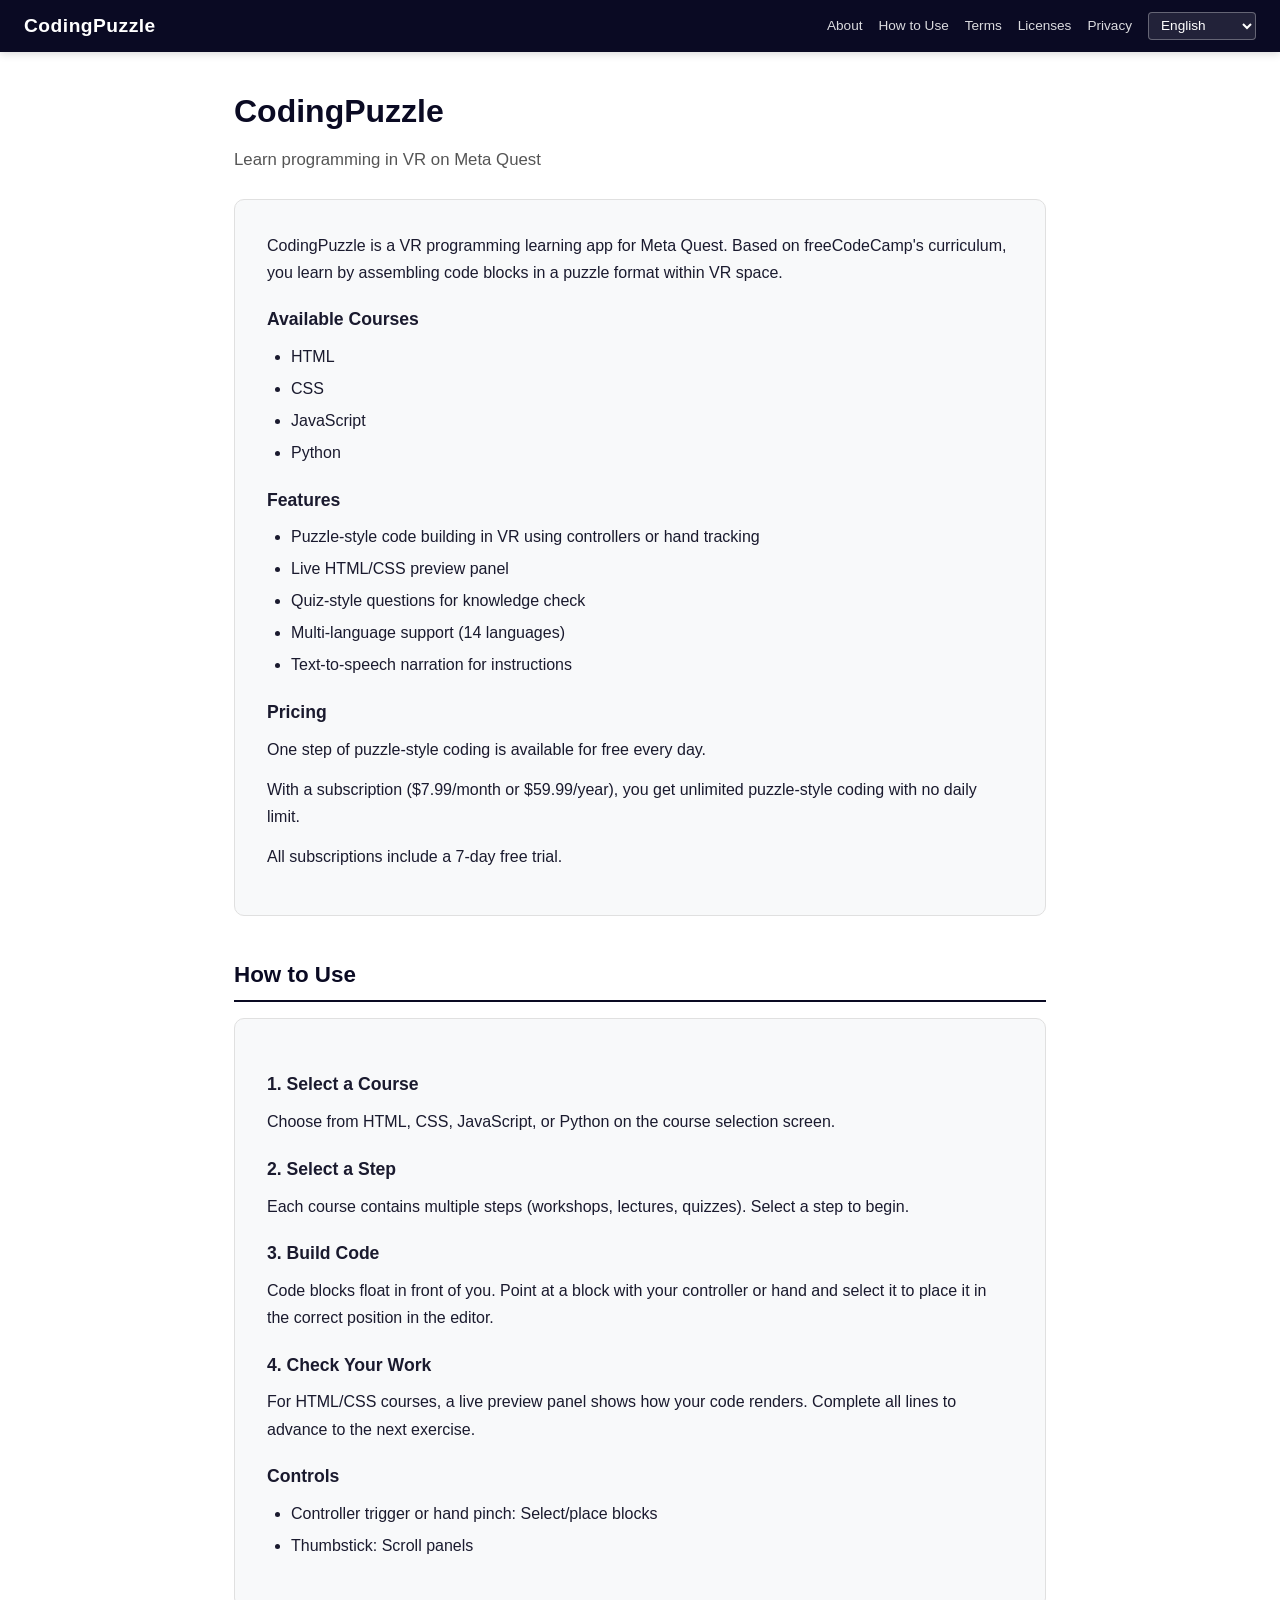
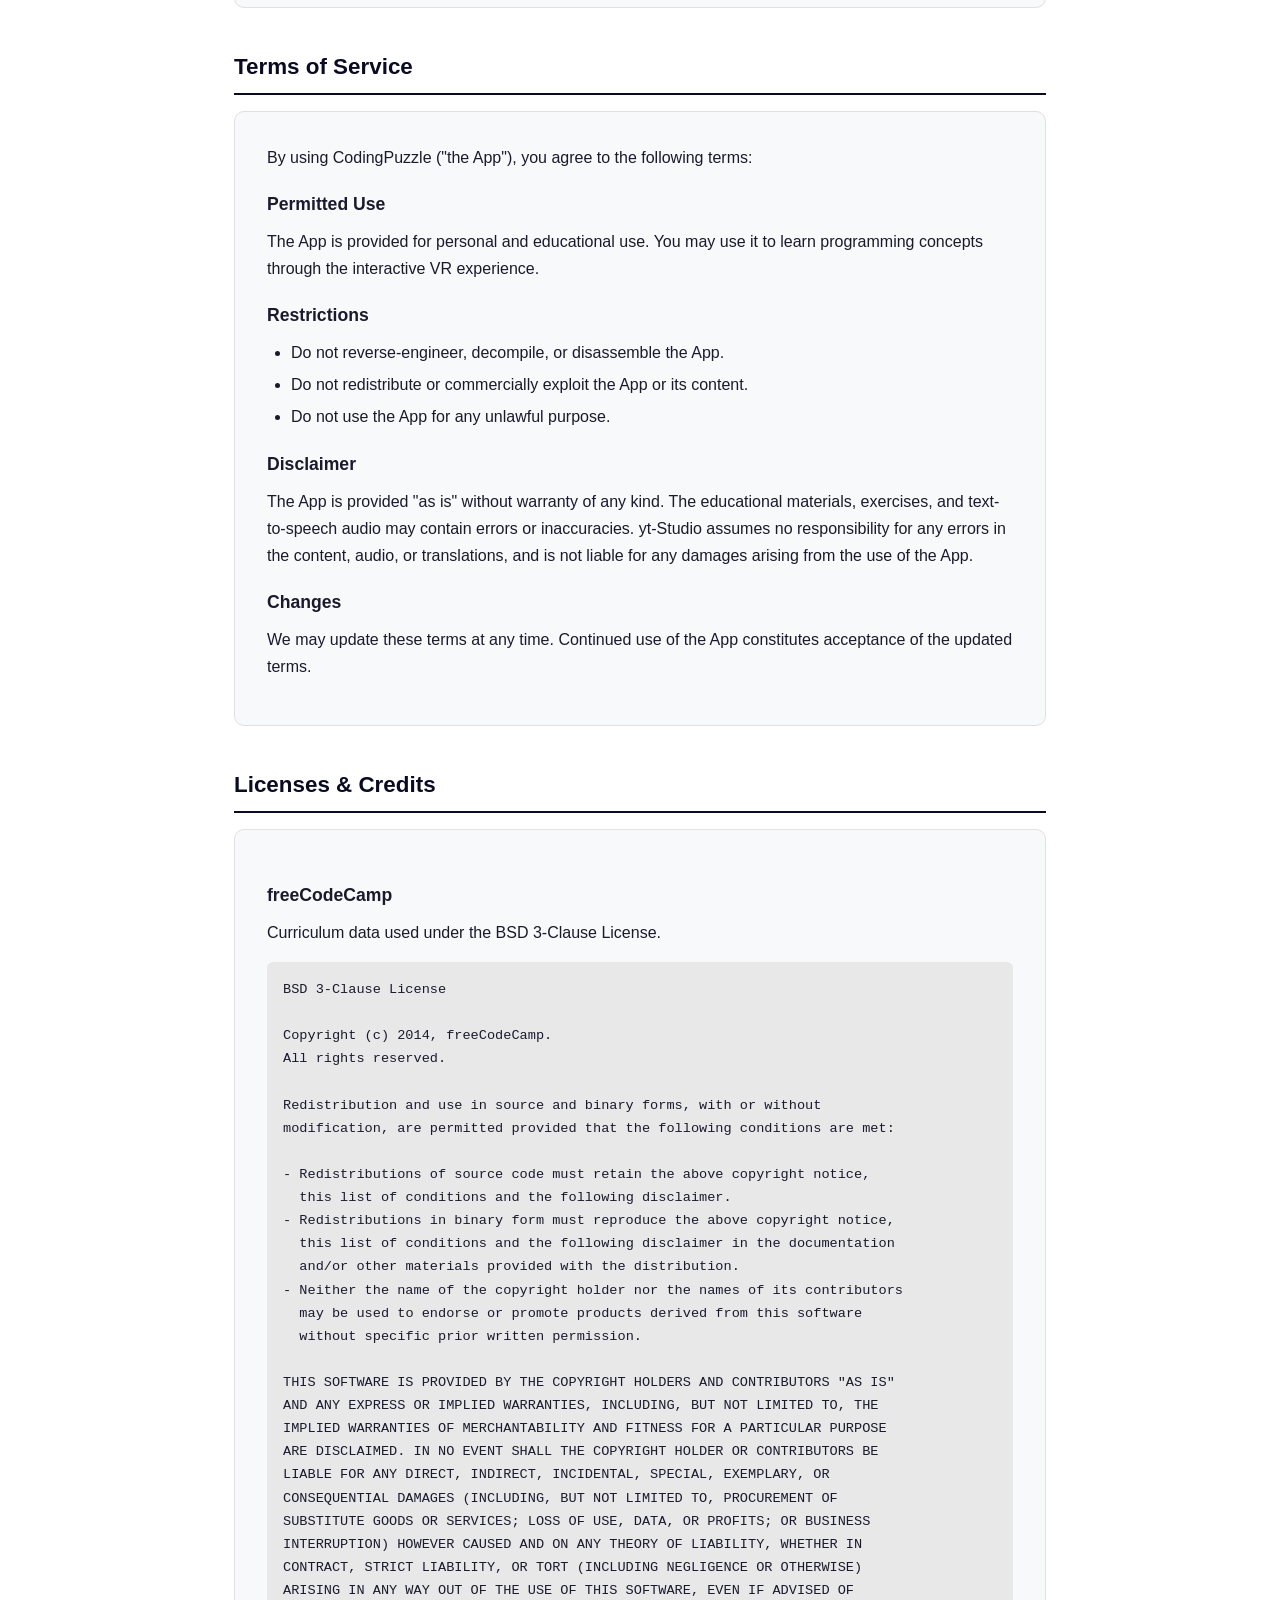
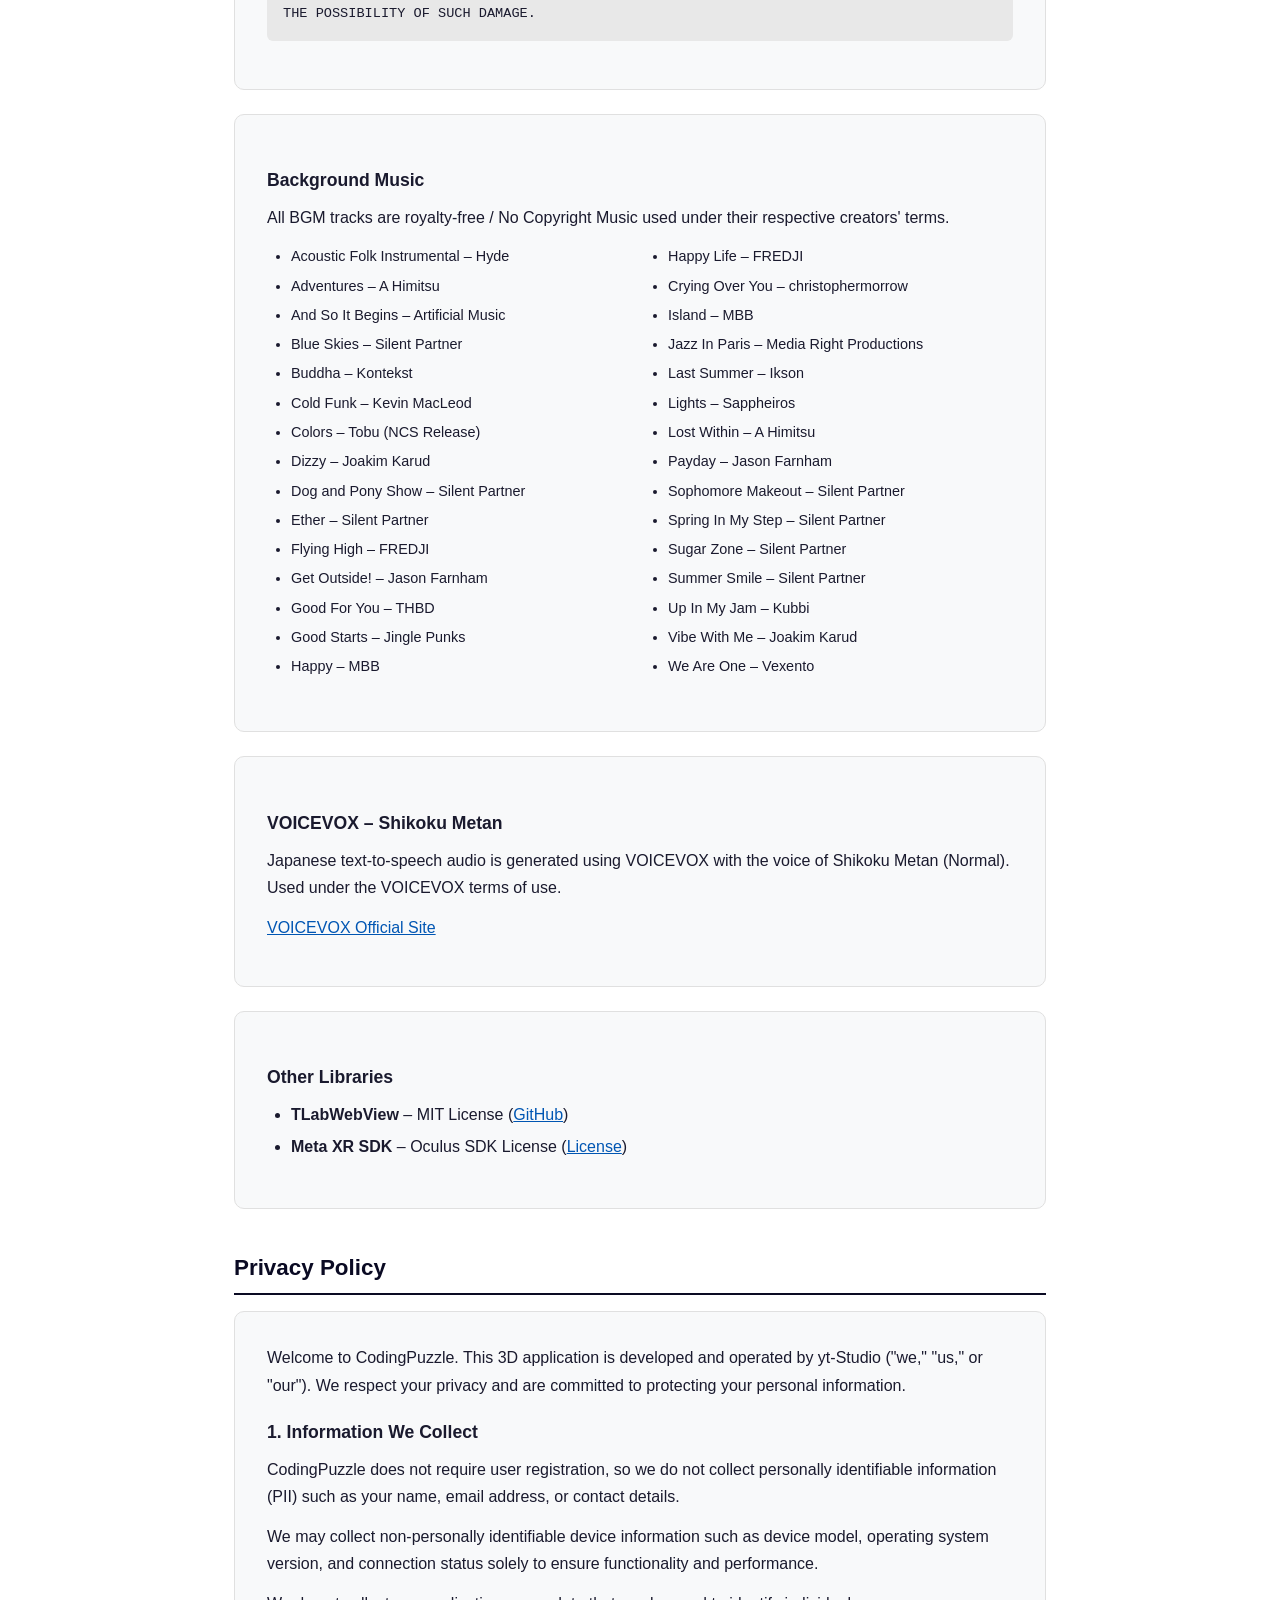
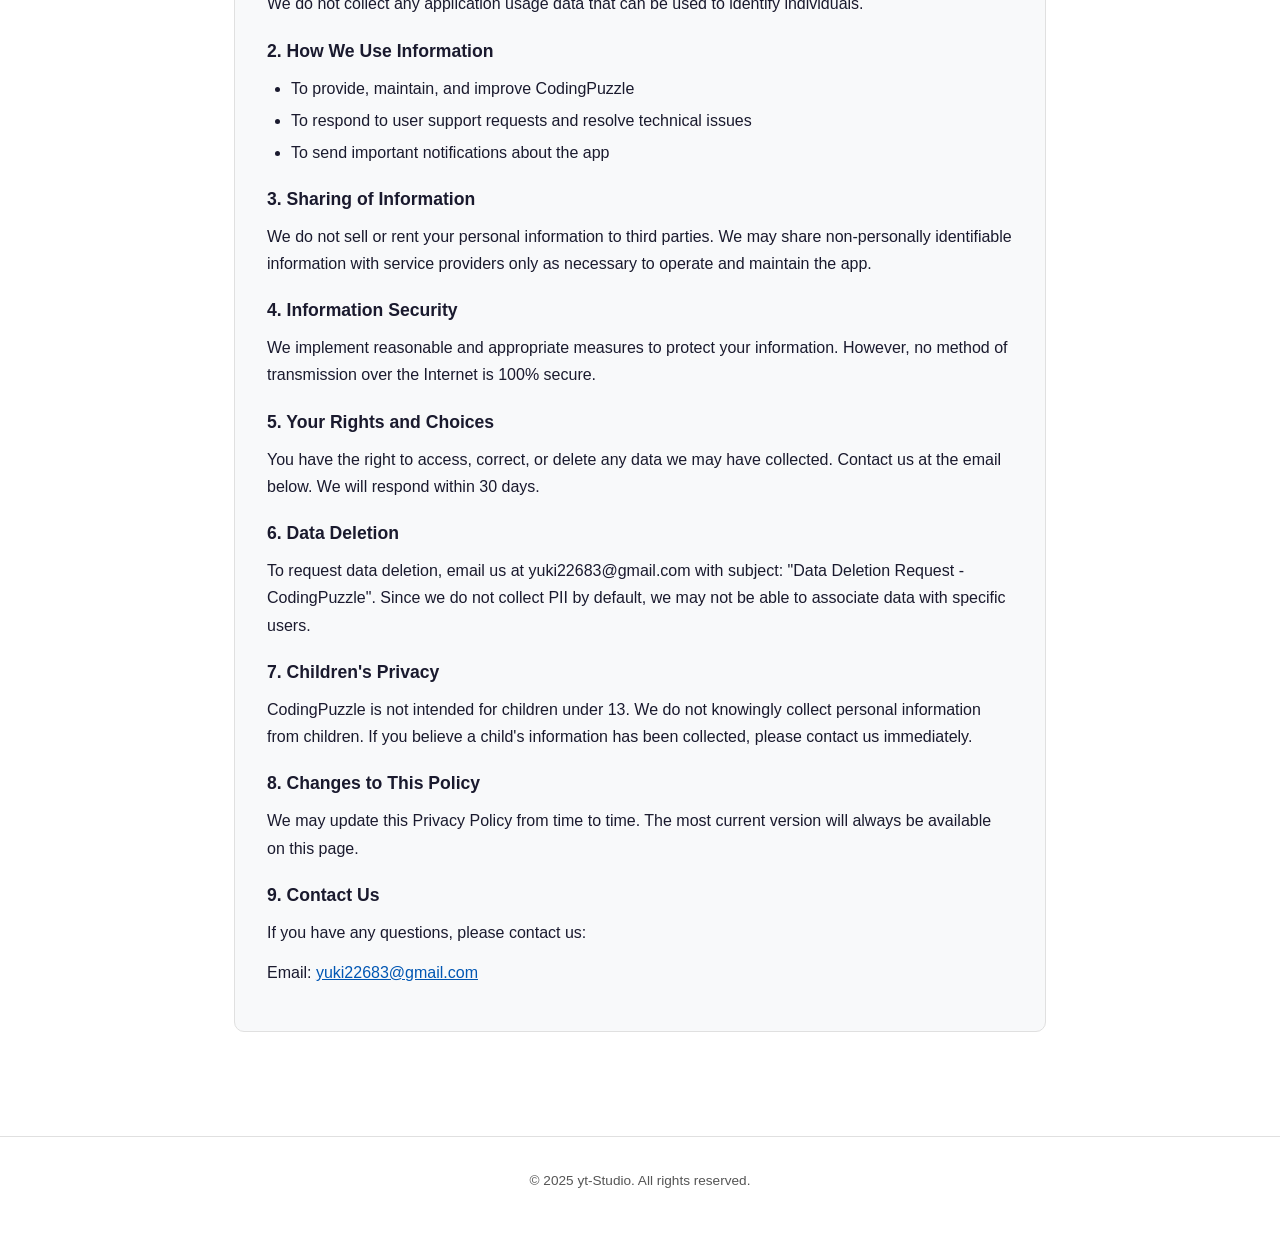
==== docs/index.html @ f40612c2 "Update i18n files and index.html Co-Authored-By: Claude Opus 4.6 (1M context) <noreply@anthropic.com" ====
<!DOCTYPE html>
<html lang="en">
<head>
<meta charset="UTF-8">
<meta name="viewport" content="width=device-width, initial-scale=1.0">
<title>CodingPuzzle</title>
<link rel="stylesheet" href="style.css">
</head>
<body>

<nav>
  <div class="logo">CodingPuzzle</div>
  <div class="nav-links">
    <a href="#about" data-i18n="nav_about">About</a>
    <a href="#how-to-use" data-i18n="nav_howto">How to Use</a>
    <a href="#terms" data-i18n="nav_terms">Terms</a>
    <a href="#licenses" data-i18n="nav_licenses">Licenses</a>
    <a href="#privacy" data-i18n="nav_privacy">Privacy</a>
    <select id="lang-select">
      <option value="en">English</option>
      <option value="ja">日本語</option>
      <option value="de">Deutsch</option>
      <option value="fr">Français</option>
      <option value="it">Italiano</option>
      <option value="es">Español</option>
      <option value="nl">Nederlands</option>
      <option value="pl">Polski</option>
      <option value="pt">Português</option>
      <option value="ru">Русский</option>
      <option value="tr">Türkçe</option>
      <option value="ko">한국어</option>
      <option value="zh-Hans">简体中文</option>
      <option value="zh-Hant">繁體中文</option>
    </select>
  </div>
</nav>

<main>

<!-- About -->
<section id="about">
  <h1>CodingPuzzle</h1>
  <p class="subtitle" data-i18n="about_subtitle">Learn programming in VR on Meta Quest</p>
  <div class="card">
    <p data-i18n="about_desc">CodingPuzzle is a VR programming learning app for Meta Quest. Based on freeCodeCamp's curriculum, you learn by assembling code blocks in a puzzle format within VR space.</p>
    <h3 data-i18n="about_courses_title">Available Courses</h3>
    <ul>
      <li>HTML</li>
      <li>CSS</li>
      <li>JavaScript</li>
      <li>Python</li>
    </ul>
    <h3 data-i18n="about_features_title">Features</h3>
    <ul>
      <li data-i18n="about_f1">Puzzle-style code building in VR</li>
      <li data-i18n="about_f2">Live HTML/CSS preview panel</li>
      <li data-i18n="about_f3">Quiz-style questions for knowledge check</li>
      <li data-i18n="about_f5">Multi-language support (14 languages)</li>
      <li data-i18n="about_f6">Text-to-speech narration for instructions</li>
    </ul>
    <h3 data-i18n="about_pricing_title">Pricing</h3>
    <p data-i18n="about_p1">One step of puzzle-style coding is available for free every day.</p>
    <p data-i18n="about_p2">With a subscription ($7.99/month or $59.99/year), you get unlimited puzzle-style coding with no daily limit.</p>
    <p data-i18n="about_p3">All subscriptions include a 7-day free trial.</p>
  </div>
</section>

<!-- How to Use -->
<section id="how-to-use">
  <h2 data-i18n="howto_title">How to Use</h2>
  <div class="card">
    <h3 data-i18n="howto_step1_title">1. Select a Course</h3>
    <p data-i18n="howto_step1">Choose from HTML, CSS, JavaScript, or Python on the course selection screen.</p>
    <h3 data-i18n="howto_step2_title">2. Select a Step</h3>
    <p data-i18n="howto_step2">Each course contains multiple steps (workshops, lectures, quizzes). Select a step to begin.</p>
    <h3 data-i18n="howto_step3_title">3. Build Code</h3>
    <p data-i18n="howto_step3">Code blocks float in front of you. Point at a block with your controller and press the trigger to place it in the correct position in the editor.</p>
    <h3 data-i18n="howto_step4_title">4. Check Your Work</h3>
    <p data-i18n="howto_step4">For HTML/CSS courses, a live preview panel shows how your code renders. Complete all lines to advance to the next exercise.</p>
    <h3 data-i18n="howto_controls_title">Controls</h3>
    <ul>
      <li data-i18n="howto_c1">Trigger: Select/place blocks</li>
      <li data-i18n="howto_c2">Thumbstick: Scroll panels</li>
    </ul>
  </div>
</section>

<!-- Terms of Service -->
<section id="terms">
  <h2 data-i18n="terms_title">Terms of Service</h2>
  <div class="card">
    <p data-i18n="terms_intro">By using CodingPuzzle ("the App"), you agree to the following terms:</p>
    <h3 data-i18n="terms_use_title">Permitted Use</h3>
    <p data-i18n="terms_use">The App is provided for personal and educational use. You may use it to learn programming concepts through the interactive VR experience.</p>
    <h3 data-i18n="terms_restrictions_title">Restrictions</h3>
    <ul>
      <li data-i18n="terms_r1">Do not reverse-engineer, decompile, or disassemble the App.</li>
      <li data-i18n="terms_r2">Do not redistribute or commercially exploit the App or its content.</li>
      <li data-i18n="terms_r3">Do not use the App for any unlawful purpose.</li>
    </ul>
    <h3 data-i18n="terms_disclaimer_title">Disclaimer</h3>
    <p data-i18n="terms_disclaimer">The App is provided "as is" without warranty of any kind. yt-Studio is not liable for any damages arising from the use of the App.</p>
    <h3 data-i18n="terms_changes_title">Changes</h3>
    <p data-i18n="terms_changes">We may update these terms at any time. Continued use of the App constitutes acceptance of the updated terms.</p>
  </div>
</section>

<!-- Licenses -->
<section id="licenses">
  <h2 data-i18n="licenses_title">Licenses &amp; Credits</h2>

  <div class="card">
    <h3>freeCodeCamp</h3>
    <p data-i18n="lic_fcc_desc">Curriculum data used under the BSD 3-Clause License.</p>
    <pre>BSD 3-Clause License

Copyright (c) 2014, freeCodeCamp.
All rights reserved.

Redistribution and use in source and binary forms, with or without
modification, are permitted provided that the following conditions are met:

- Redistributions of source code must retain the above copyright notice,
  this list of conditions and the following disclaimer.
- Redistributions in binary form must reproduce the above copyright notice,
  this list of conditions and the following disclaimer in the documentation
  and/or other materials provided with the distribution.
- Neither the name of the copyright holder nor the names of its contributors
  may be used to endorse or promote products derived from this software
  without specific prior written permission.

THIS SOFTWARE IS PROVIDED BY THE COPYRIGHT HOLDERS AND CONTRIBUTORS "AS IS"
AND ANY EXPRESS OR IMPLIED WARRANTIES, INCLUDING, BUT NOT LIMITED TO, THE
IMPLIED WARRANTIES OF MERCHANTABILITY AND FITNESS FOR A PARTICULAR PURPOSE
ARE DISCLAIMED. IN NO EVENT SHALL THE COPYRIGHT HOLDER OR CONTRIBUTORS BE
LIABLE FOR ANY DIRECT, INDIRECT, INCIDENTAL, SPECIAL, EXEMPLARY, OR
CONSEQUENTIAL DAMAGES (INCLUDING, BUT NOT LIMITED TO, PROCUREMENT OF
SUBSTITUTE GOODS OR SERVICES; LOSS OF USE, DATA, OR PROFITS; OR BUSINESS
INTERRUPTION) HOWEVER CAUSED AND ON ANY THEORY OF LIABILITY, WHETHER IN
CONTRACT, STRICT LIABILITY, OR TORT (INCLUDING NEGLIGENCE OR OTHERWISE)
ARISING IN ANY WAY OUT OF THE USE OF THIS SOFTWARE, EVEN IF ADVISED OF
THE POSSIBILITY OF SUCH DAMAGE.</pre>
  </div>

  <div class="card">
    <h3 data-i18n="lic_bgm_title">Background Music</h3>
    <p data-i18n="lic_bgm_desc">All BGM tracks are royalty-free / No Copyright Music used under their respective creators' terms.</p>
    <ul class="bgm-list">
      <li>Acoustic Folk Instrumental – Hyde</li>
      <li>Adventures – A Himitsu</li>
      <li>And So It Begins – Artificial Music</li>
      <li>Blue Skies – Silent Partner</li>
      <li>Buddha – Kontekst</li>
      <li>Cold Funk – Kevin MacLeod</li>
      <li>Colors – Tobu (NCS Release)</li>
      <li>Dizzy – Joakim Karud</li>
      <li>Dog and Pony Show – Silent Partner</li>
      <li>Ether – Silent Partner</li>
      <li>Flying High – FREDJI</li>
      <li>Get Outside! – Jason Farnham</li>
      <li>Good For You – THBD</li>
      <li>Good Starts – Jingle Punks</li>
      <li>Happy – MBB</li>
      <li>Happy Life – FREDJI</li>
      <li>Crying Over You – christophermorrow</li>
      <li>Island – MBB</li>
      <li>Jazz In Paris – Media Right Productions</li>
      <li>Last Summer – Ikson</li>
      <li>Lights – Sappheiros</li>
      <li>Lost Within – A Himitsu</li>
      <li>Payday – Jason Farnham</li>
      <li>Sophomore Makeout – Silent Partner</li>
      <li>Spring In My Step – Silent Partner</li>
      <li>Sugar Zone – Silent Partner</li>
      <li>Summer Smile – Silent Partner</li>
      <li>Up In My Jam – Kubbi</li>
      <li>Vibe With Me – Joakim Karud</li>
      <li>We Are One – Vexento</li>
    </ul>
  </div>

  <div class="card">
    <h3>VOICEVOX – Shikoku Metan</h3>
    <p data-i18n="lic_voicevox_desc">Japanese text-to-speech audio is generated using VOICEVOX with the voice of Shikoku Metan (Normal). Used under the VOICEVOX terms of use.</p>
    <p><a href="https://voicevox.hiroshiba.jp/" target="_blank" rel="noopener">VOICEVOX Official Site</a></p>
  </div>

  <div class="card">
    <h3 data-i18n="lic_other_title">Other Libraries</h3>
    <ul>
      <li><strong>TLabWebView</strong> – MIT License (<a href="https://github.com/TLabAltoh/TLabWebView" target="_blank" rel="noopener">GitHub</a>)</li>
      <li><strong>Meta XR SDK</strong> – Oculus SDK License (<a href="https://developer.oculus.com/licenses/oculussdk/" target="_blank" rel="noopener">License</a>)</li>
    </ul>
  </div>
</section>

<!-- Privacy Policy -->
<section id="privacy">
  <h2 data-i18n="privacy_title">Privacy Policy</h2>
  <div class="card">
    <p data-i18n="privacy_intro">Welcome to CodingPuzzle. This 3D application is developed and operated by yt-Studio ("we," "us," or "our"). We respect your privacy and are committed to protecting your personal information.</p>

    <h3 data-i18n="privacy_h1">1. Information We Collect</h3>
    <p data-i18n="privacy_p1a">CodingPuzzle does not require user registration, so we do not collect personally identifiable information (PII) such as your name, email address, or contact details.</p>
    <p data-i18n="privacy_p1b">We may collect non-personally identifiable device information such as device model, operating system version, and connection status solely to ensure functionality and performance.</p>
    <p data-i18n="privacy_p1c">We do not collect any application usage data that can be used to identify individuals.</p>

    <h3 data-i18n="privacy_h2">2. How We Use Information</h3>
    <ul>
      <li data-i18n="privacy_u1">To provide, maintain, and improve CodingPuzzle</li>
      <li data-i18n="privacy_u2">To respond to user support requests and resolve technical issues</li>
      <li data-i18n="privacy_u3">To send important notifications about the app</li>
    </ul>

    <h3 data-i18n="privacy_h3">3. Sharing of Information</h3>
    <p data-i18n="privacy_p3">We do not sell or rent your personal information to third parties. We may share non-personally identifiable information with service providers only as necessary to operate and maintain the app.</p>

    <h3 data-i18n="privacy_h4">4. Information Security</h3>
    <p data-i18n="privacy_p4">We implement reasonable and appropriate measures to protect your information. However, no method of transmission over the Internet is 100% secure.</p>

    <h3 data-i18n="privacy_h5">5. Your Rights and Choices</h3>
    <p data-i18n="privacy_p5">You have the right to access, correct, or delete any data we may have collected. Contact us at the email below. We will respond within 30 days.</p>

    <h3 data-i18n="privacy_h6">6. Data Deletion</h3>
    <p data-i18n="privacy_p6">To request data deletion, email us at yuki22683@gmail.com with subject: "Data Deletion Request - CodingPuzzle". Since we do not collect PII by default, we may not be able to associate data with specific users.</p>

    <h3 data-i18n="privacy_h7">7. Children's Privacy</h3>
    <p data-i18n="privacy_p7">CodingPuzzle is not intended for children under 13. We do not knowingly collect personal information from children. If you believe a child's information has been collected, please contact us immediately.</p>

    <h3 data-i18n="privacy_h8">8. Changes to This Policy</h3>
    <p data-i18n="privacy_p8">We may update this Privacy Policy from time to time. The most current version will always be available on this page.</p>

    <h3 data-i18n="privacy_h9">9. Contact Us</h3>
    <p data-i18n="privacy_p9">If you have any questions, please contact us:</p>
    <p>Email: <a href="mailto:yuki22683@gmail.com">yuki22683@gmail.com</a></p>
  </div>
</section>

</main>

<footer>
  <p>&copy; 2025 yt-Studio. All rights reserved.</p>
</footer>

<script>
const LANGS = {
  'en': 'English', 'ja': '日本語', 'de': 'Deutsch', 'fr': 'Français',
  'it': 'Italiano', 'es': 'Español', 'nl': 'Nederlands', 'pl': 'Polski',
  'pt': 'Português', 'ru': 'Русский', 'tr': 'Türkçe', 'ko': '한국어',
  'zh-Hans': '简体中文', 'zh-Hant': '繁體中文'
};

let currentStrings = {};

async function loadLanguage(lang) {
  try {
    const res = await fetch(`i18n/${lang}.json`);
    if (!res.ok) throw new Error(`HTTP ${res.status}`);
    currentStrings = await res.json();
    applyStrings();
    document.documentElement.lang = lang;
    localStorage.setItem('codingpuzzle_lang', lang);
  } catch (e) {
    console.warn(`Failed to load ${lang}, falling back to en`, e);
    if (lang !== 'en') loadLanguage('en');
  }
}

function applyStrings() {
  document.querySelectorAll('[data-i18n]').forEach(el => {
    const key = el.getAttribute('data-i18n');
    if (currentStrings[key]) el.textContent = currentStrings[key];
  });
}

function detectLanguage() {
  const saved = localStorage.getItem('codingpuzzle_lang');
  if (saved && LANGS[saved]) return saved;
  const nav = navigator.language || navigator.languages?.[0] || 'en';
  const code = nav.toLowerCase();
  if (code.startsWith('zh-hant') || code === 'zh-tw' || code === 'zh-hk') return 'zh-Hant';
  if (code.startsWith('zh')) return 'zh-Hans';
  const short = code.split('-')[0];
  return LANGS[short] ? short : 'en';
}

document.getElementById('lang-select').addEventListener('change', e => {
  loadLanguage(e.target.value);
});

const initLang = detectLanguage();
document.getElementById('lang-select').value = initLang;
loadLanguage(initLang);
</script>

</body>
</html>
---- docs/style.css ----
:root {
  --bg: #ffffff;
  --bg-card: #f8f9fa;
  --text: #1a1a2e;
  --text-secondary: #555;
  --accent: #0a0a23;
  --accent-light: #3b3b4f;
  --border: #e0e0e0;
  --nav-bg: #0a0a23;
  --nav-text: #ffffff;
  --link: #0056b3;
  --code-bg: #e8e8e8;
}

@media (prefers-color-scheme: dark) {
  :root {
    --bg: #1a1a2e;
    --bg-card: #16213e;
    --text: #e0e0e0;
    --text-secondary: #aaa;
    --accent: #ffc107;
    --accent-light: #ffda57;
    --border: #333;
    --nav-bg: #0f0f1a;
    --nav-text: #ffc107;
    --link: #7cb8ff;
    --code-bg: #2a2a3e;
  }
}

* { margin: 0; padding: 0; box-sizing: border-box; }

html { scroll-behavior: smooth; }

body {
  font-family: -apple-system, BlinkMacSystemFont, 'Segoe UI', Roboto, 'Noto Sans', 'Noto Sans JP', 'Noto Sans KR', 'Noto Sans SC', 'Noto Sans TC', sans-serif;
  background: var(--bg);
  color: var(--text);
  line-height: 1.7;
}

/* Nav */
nav {
  position: sticky;
  top: 0;
  z-index: 100;
  background: var(--nav-bg);
  color: var(--nav-text);
  display: flex;
  align-items: center;
  justify-content: space-between;
  padding: 0.6rem 1.5rem;
  box-shadow: 0 2px 8px rgba(0,0,0,0.15);
}

nav .logo {
  font-size: 1.2rem;
  font-weight: 700;
  letter-spacing: 0.5px;
}

nav .nav-links {
  display: flex;
  gap: 1rem;
  align-items: center;
  flex-wrap: wrap;
}

nav .nav-links a {
  color: var(--nav-text);
  text-decoration: none;
  font-size: 0.85rem;
  opacity: 0.85;
  transition: opacity 0.2s;
}

nav .nav-links a:hover { opacity: 1; }

#lang-select {
  padding: 0.3rem 0.5rem;
  border-radius: 4px;
  border: 1px solid rgba(255,255,255,0.3);
  background: rgba(255,255,255,0.1);
  color: var(--nav-text);
  font-size: 0.85rem;
  cursor: pointer;
}

#lang-select option { color: #000; background: #fff; }

/* Main */
main {
  max-width: 860px;
  margin: 0 auto;
  padding: 2rem 1.5rem 4rem;
}

section {
  margin-bottom: 2.5rem;
}

.card {
  background: var(--bg-card);
  border: 1px solid var(--border);
  border-radius: 10px;
  padding: 2rem;
  margin-bottom: 1.5rem;
}

h1 {
  font-size: 2rem;
  color: var(--accent);
  margin-bottom: 0.5rem;
}

h2 {
  font-size: 1.4rem;
  color: var(--accent);
  margin-bottom: 1rem;
  padding-bottom: 0.4rem;
  border-bottom: 2px solid var(--accent);
}

h3 {
  font-size: 1.1rem;
  margin: 1.2rem 0 0.5rem;
  color: var(--text);
}

p { margin-bottom: 0.8rem; }

ul, ol {
  margin: 0.5rem 0 1rem 1.5rem;
}

li { margin-bottom: 0.3rem; }

a { color: var(--link); }

code {
  background: var(--code-bg);
  padding: 0.15rem 0.4rem;
  border-radius: 3px;
  font-size: 0.9em;
}

pre {
  background: var(--code-bg);
  padding: 1rem;
  border-radius: 6px;
  overflow-x: auto;
  font-size: 0.85rem;
  margin: 1rem 0;
  white-space: pre-wrap;
}

.subtitle {
  color: var(--text-secondary);
  font-size: 1.05rem;
  margin-bottom: 1.5rem;
}

.bgm-list {
  columns: 2;
  column-gap: 2rem;
  font-size: 0.9rem;
}

.bgm-list li { break-inside: avoid; }

footer {
  text-align: center;
  padding: 2rem;
  color: var(--text-secondary);
  font-size: 0.85rem;
  border-top: 1px solid var(--border);
}

/* Responsive */
@media (max-width: 600px) {
  nav { flex-direction: column; gap: 0.5rem; }
  nav .nav-links { justify-content: center; }
  .bgm-list { columns: 1; }
  .card { padding: 1.2rem; }
  h1 { font-size: 1.6rem; }
}
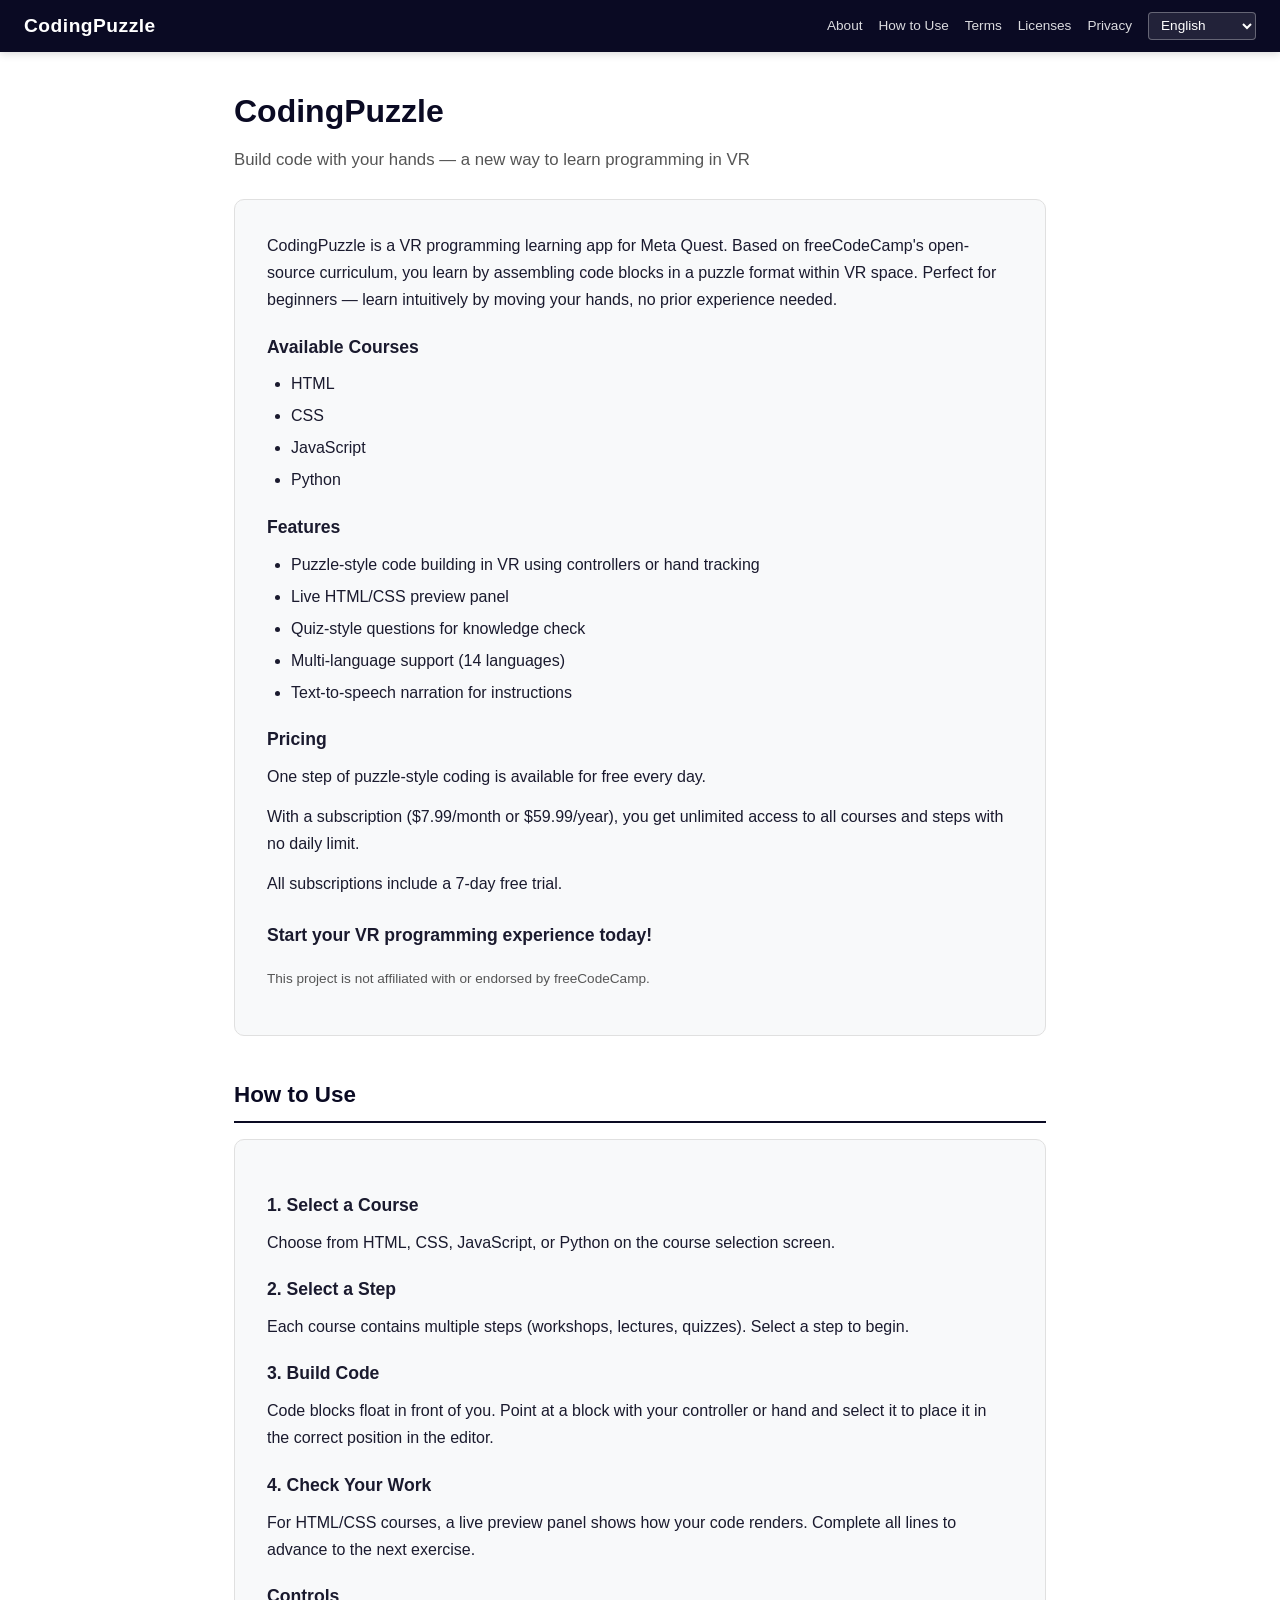
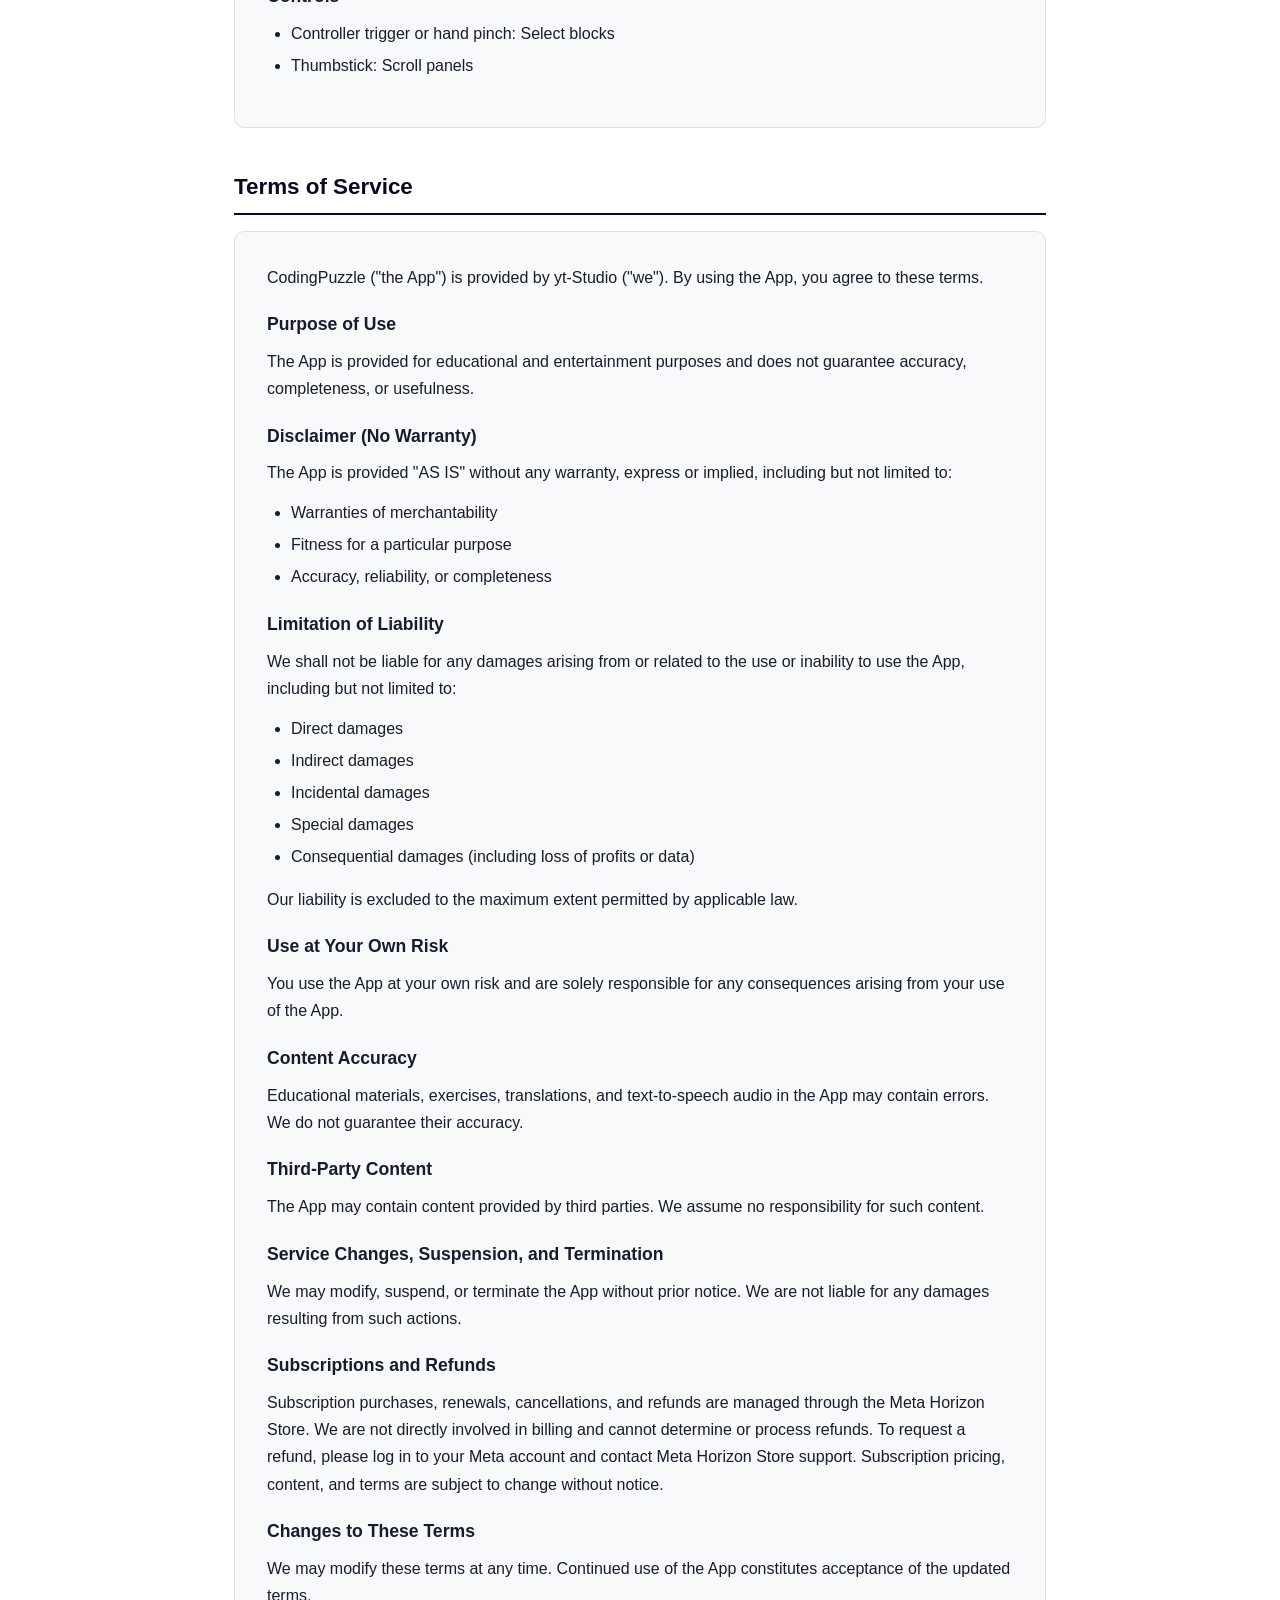
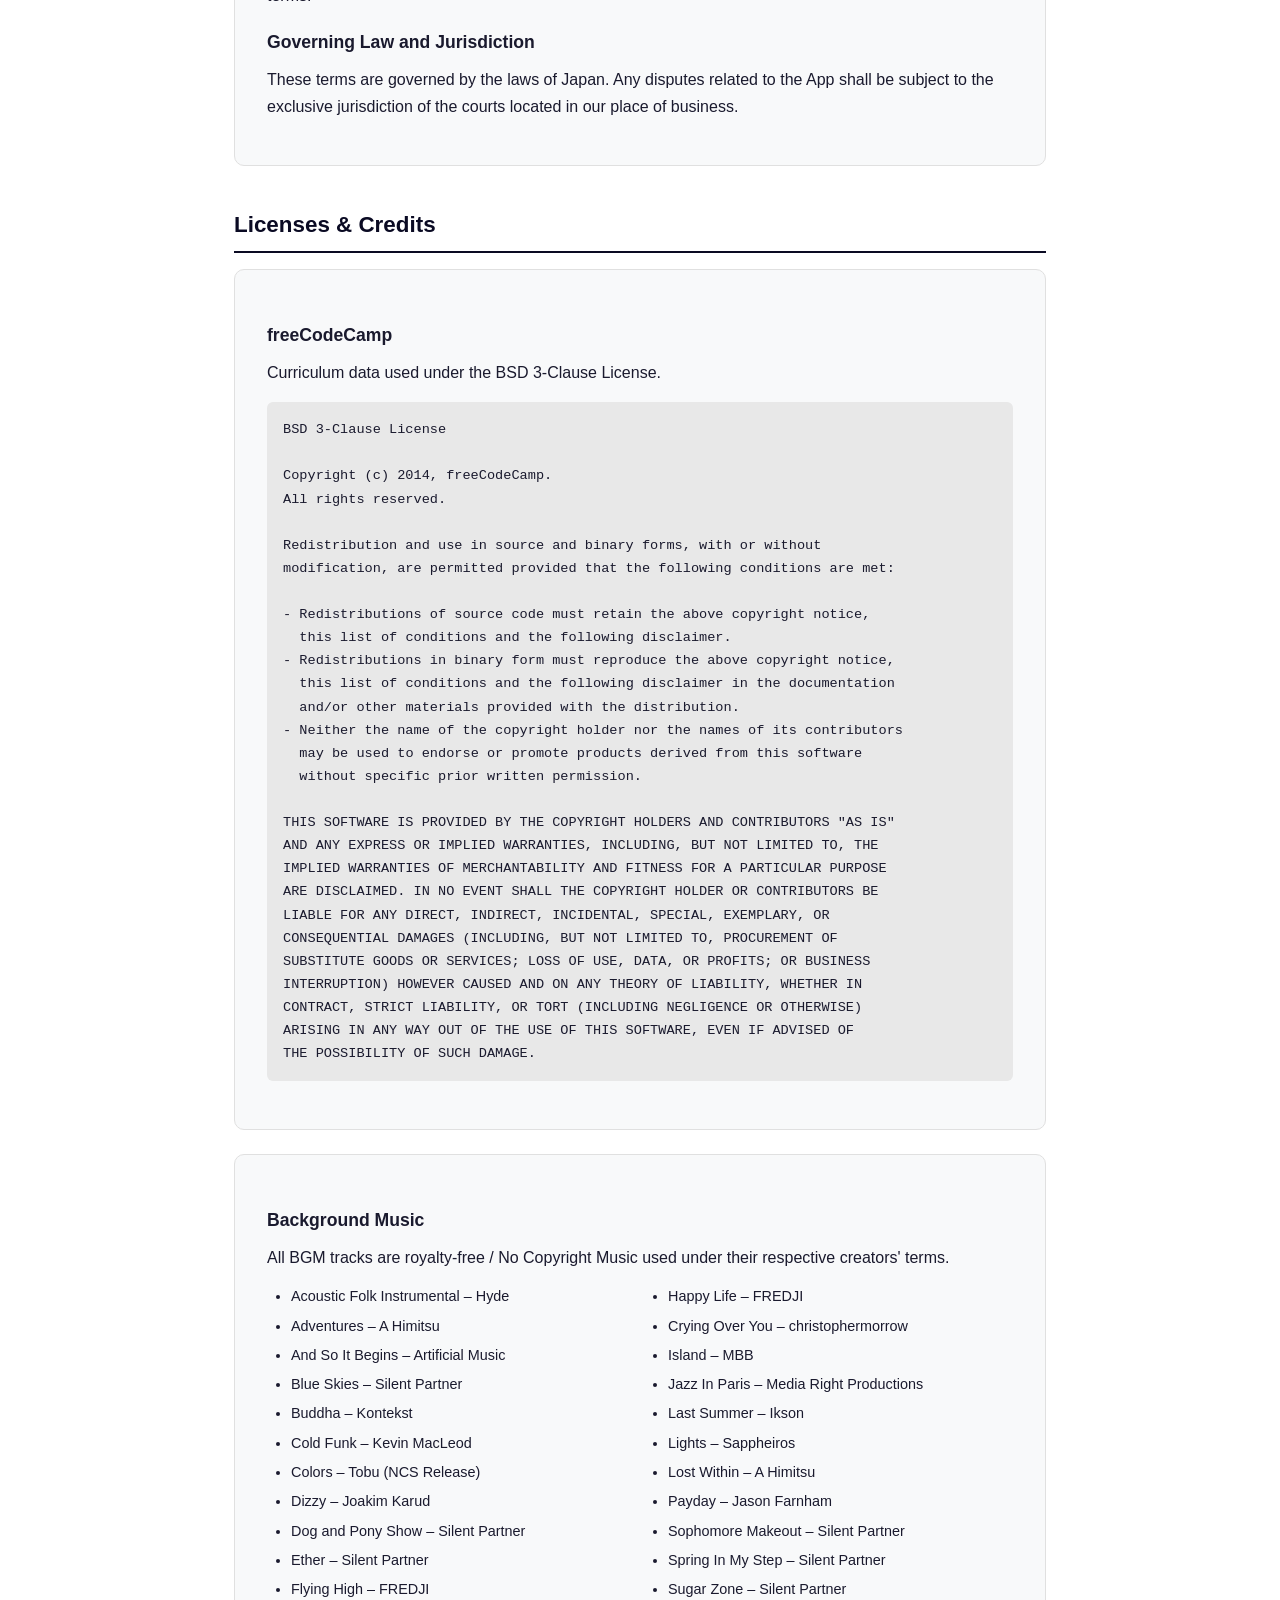
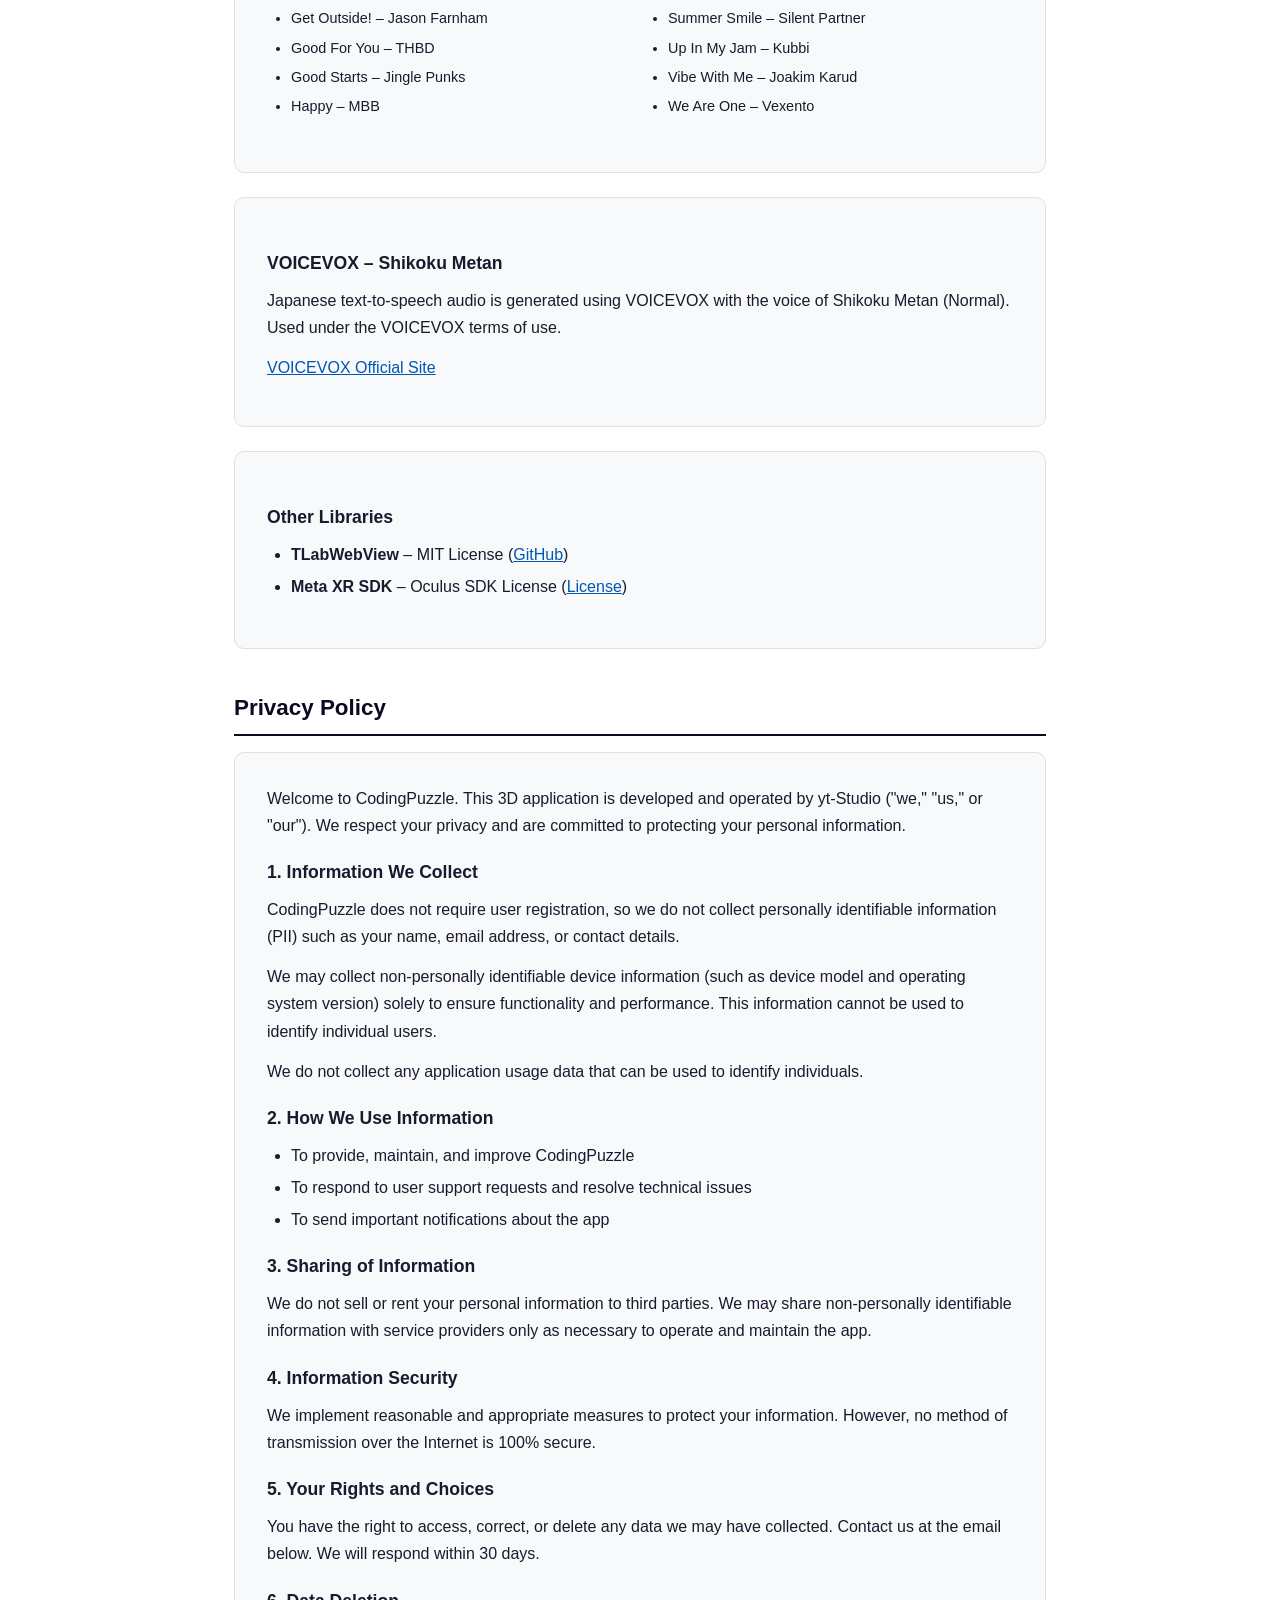
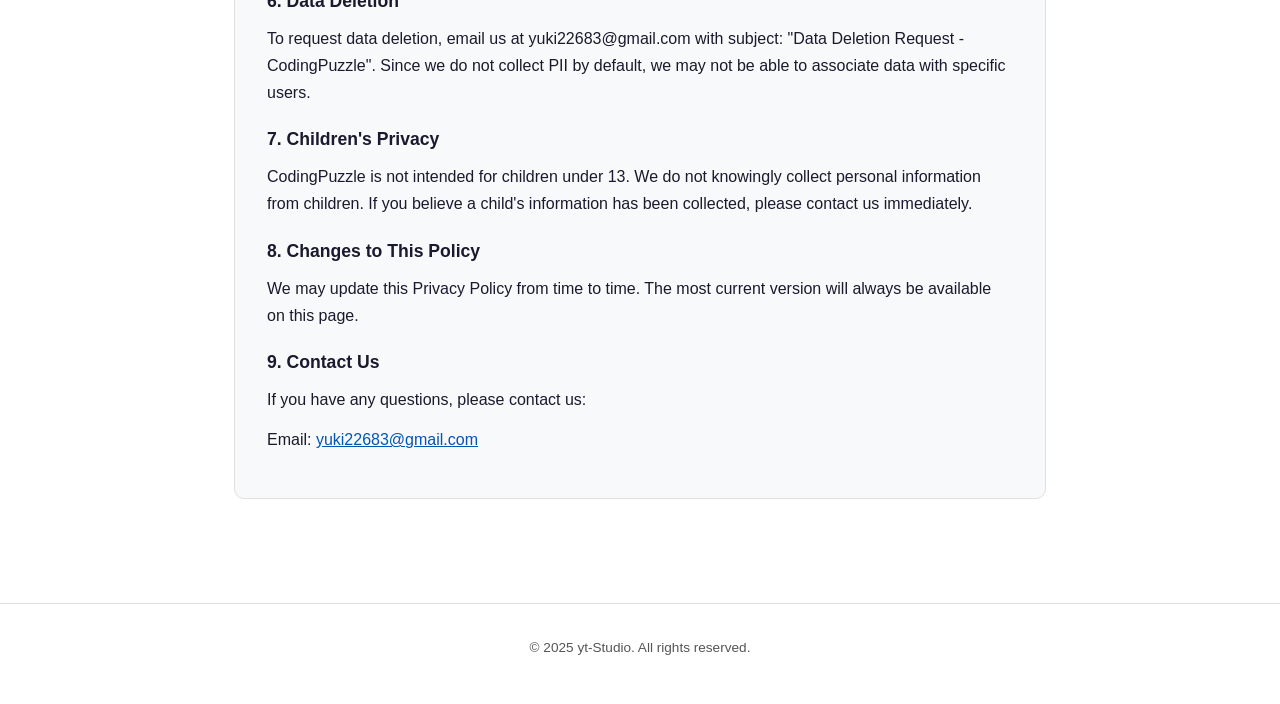
==== commit 056bc407: "Update i18n translations and index.html Co-Authored-By: Claude Opus 4.6 (1M context) <noreply@anthro" ====
--- a/docs/index.html
+++ b/docs/index.html
@@ -62,6 +62,8 @@
     <p data-i18n="about_p1">One step of puzzle-style coding is available for free every day.</p>
     <p data-i18n="about_p2">With a subscription ($7.99/month or $59.99/year), you get unlimited puzzle-style coding with no daily limit.</p>
     <p data-i18n="about_p3">All subscriptions include a 7-day free trial.</p>
+    <p style="margin-top:1.5rem;font-size:1.1rem;font-weight:600;" data-i18n="about_cta">Start your VR programming experience today!</p>
+    <p style="margin-top:1rem;font-size:0.85rem;color:var(--text-secondary);" data-i18n="about_disclaimer">This project is not affiliated with or endorsed by freeCodeCamp.</p>
   </div>
 </section>
 
@@ -79,7 +81,7 @@
     <p data-i18n="howto_step4">For HTML/CSS courses, a live preview panel shows how your code renders. Complete all lines to advance to the next exercise.</p>
     <h3 data-i18n="howto_controls_title">Controls</h3>
     <ul>
-      <li data-i18n="howto_c1">Trigger: Select/place blocks</li>
+      <li data-i18n="howto_c1">Controller trigger or hand pinch: Select blocks</li>
       <li data-i18n="howto_c2">Thumbstick: Scroll panels</li>
     </ul>
   </div>
@@ -89,19 +91,50 @@
 <section id="terms">
   <h2 data-i18n="terms_title">Terms of Service</h2>
   <div class="card">
-    <p data-i18n="terms_intro">By using CodingPuzzle ("the App"), you agree to the following terms:</p>
-    <h3 data-i18n="terms_use_title">Permitted Use</h3>
-    <p data-i18n="terms_use">The App is provided for personal and educational use. You may use it to learn programming concepts through the interactive VR experience.</p>
-    <h3 data-i18n="terms_restrictions_title">Restrictions</h3>
-    <ul>
-      <li data-i18n="terms_r1">Do not reverse-engineer, decompile, or disassemble the App.</li>
-      <li data-i18n="terms_r2">Do not redistribute or commercially exploit the App or its content.</li>
-      <li data-i18n="terms_r3">Do not use the App for any unlawful purpose.</li>
-    </ul>
-    <h3 data-i18n="terms_disclaimer_title">Disclaimer</h3>
-    <p data-i18n="terms_disclaimer">The App is provided "as is" without warranty of any kind. yt-Studio is not liable for any damages arising from the use of the App.</p>
-    <h3 data-i18n="terms_changes_title">Changes</h3>
-    <p data-i18n="terms_changes">We may update these terms at any time. Continued use of the App constitutes acceptance of the updated terms.</p>
+    <p data-i18n="terms_intro">CodingPuzzle ("the App") is provided by yt-Studio ("we"). By using the App, you agree to these terms.</p>
+
+    <h3 data-i18n="terms_purpose_title">Purpose of Use</h3>
+    <p data-i18n="terms_purpose">The App is provided for educational and entertainment purposes and does not guarantee accuracy, completeness, or usefulness.</p>
+
+    <h3 data-i18n="terms_disclaimer_title">Disclaimer (No Warranty)</h3>
+    <p data-i18n="terms_disclaimer">The App is provided "AS IS" without any warranty, express or implied, including but not limited to:</p>
+    <ul>
+      <li data-i18n="terms_w1">Warranties of merchantability</li>
+      <li data-i18n="terms_w2">Fitness for a particular purpose</li>
+      <li data-i18n="terms_w3">Accuracy, reliability, or completeness</li>
+    </ul>
+
+    <h3 data-i18n="terms_liability_title">Limitation of Liability</h3>
+    <p data-i18n="terms_liability">We shall not be liable for any damages arising from or related to the use or inability to use the App, including but not limited to:</p>
+    <ul>
+      <li data-i18n="terms_l1">Direct damages</li>
+      <li data-i18n="terms_l2">Indirect damages</li>
+      <li data-i18n="terms_l3">Incidental damages</li>
+      <li data-i18n="terms_l4">Special damages</li>
+      <li data-i18n="terms_l5">Consequential damages (including loss of profits or data)</li>
+    </ul>
+    <p data-i18n="terms_liability2">Our liability is excluded to the maximum extent permitted by applicable law.</p>
+
+    <h3 data-i18n="terms_risk_title">Use at Your Own Risk</h3>
+    <p data-i18n="terms_risk">You use the App at your own risk and are solely responsible for any consequences arising from your use of the App.</p>
+
+    <h3 data-i18n="terms_accuracy_title">Content Accuracy</h3>
+    <p data-i18n="terms_accuracy">Educational materials, exercises, translations, and text-to-speech audio in the App may contain errors. We do not guarantee their accuracy.</p>
+
+    <h3 data-i18n="terms_thirdparty_title">Third-Party Content</h3>
+    <p data-i18n="terms_thirdparty">The App may contain content provided by third parties. We assume no responsibility for such content.</p>
+
+    <h3 data-i18n="terms_service_title">Service Changes, Suspension, and Termination</h3>
+    <p data-i18n="terms_service">We may modify, suspend, or terminate the App without prior notice. We are not liable for any damages resulting from such actions.</p>
+
+    <h3 data-i18n="terms_subscription_title">Subscriptions and Refunds</h3>
+    <p data-i18n="terms_subscription">Subscription purchases, renewals, cancellations, and refunds are managed through the Meta Horizon Store. We are not directly involved in billing and cannot determine or process refunds. To request a refund, please log in to your Meta account and contact Meta Horizon Store support. Subscription pricing, content, and terms are subject to change without notice.</p>
+
+    <h3 data-i18n="terms_changes_title">Changes to These Terms</h3>
+    <p data-i18n="terms_changes">We may modify these terms at any time. Continued use of the App constitutes acceptance of the updated terms.</p>
+
+    <h3 data-i18n="terms_law_title">Governing Law and Jurisdiction</h3>
+    <p data-i18n="terms_law">These terms are governed by the laws of Japan. Any disputes related to the App shall be subject to the exclusive jurisdiction of the courts located in our place of business.</p>
   </div>
 </section>
 
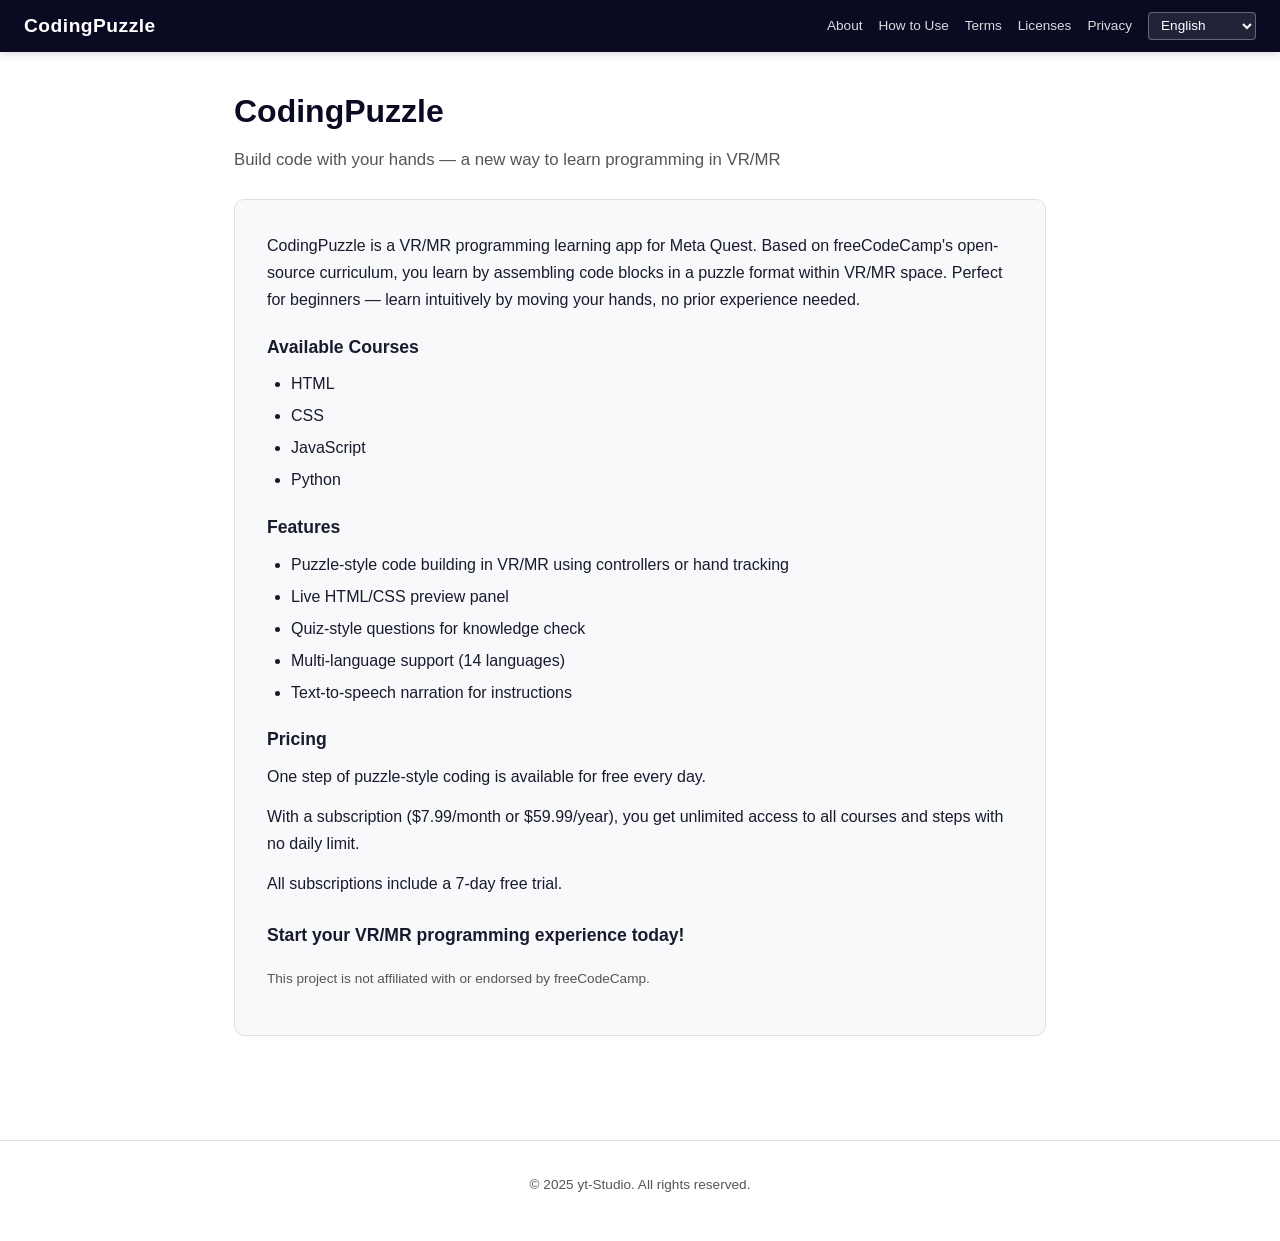
==== commit 9252e686: "Update i18n files and index.html Co-Authored-By: Claude Opus 4.6 (1M context) <noreply@anthropic.com" ====
--- a/docs/index.html
+++ b/docs/index.html
@@ -3,19 +3,18 @@
 <head>
 <meta charset="UTF-8">
 <meta name="viewport" content="width=device-width, initial-scale=1.0">
-<title>CodingPuzzle</title>
+<title>CodingPuzzle - About</title>
 <link rel="stylesheet" href="style.css">
 </head>
 <body>
-
 <nav>
-  <div class="logo">CodingPuzzle</div>
+  <div class="logo"><a href="index.html" style="color:inherit;text-decoration:none;">CodingPuzzle</a></div>
   <div class="nav-links">
-    <a href="#about" data-i18n="nav_about">About</a>
-    <a href="#how-to-use" data-i18n="nav_howto">How to Use</a>
-    <a href="#terms" data-i18n="nav_terms">Terms</a>
-    <a href="#licenses" data-i18n="nav_licenses">Licenses</a>
-    <a href="#privacy" data-i18n="nav_privacy">Privacy</a>
+    <a href="index.html" data-i18n="nav_about">About</a>
+    <a href="howto.html" data-i18n="nav_howto">How to Use</a>
+    <a href="terms.html" data-i18n="nav_terms">Terms</a>
+    <a href="licenses.html" data-i18n="nav_licenses">Licenses</a>
+    <a href="privacy.html" data-i18n="nav_privacy">Privacy</a>
     <select id="lang-select">
       <option value="en">English</option>
       <option value="ja">日本語</option>
@@ -34,15 +33,13 @@
     </select>
   </div>
 </nav>
-
 <main>
 
-<!-- About -->
 <section id="about">
   <h1>CodingPuzzle</h1>
-  <p class="subtitle" data-i18n="about_subtitle">Learn programming in VR on Meta Quest</p>
+  <p class="subtitle" data-i18n="about_subtitle">Build code with your hands — a new way to learn programming in VR/MR</p>
   <div class="card">
-    <p data-i18n="about_desc">CodingPuzzle is a VR programming learning app for Meta Quest. Based on freeCodeCamp's curriculum, you learn by assembling code blocks in a puzzle format within VR space.</p>
+    <p data-i18n="about_desc">CodingPuzzle is a VR/MR programming learning app for Meta Quest.</p>
     <h3 data-i18n="about_courses_title">Available Courses</h3>
     <ul>
       <li>HTML</li>
@@ -52,7 +49,7 @@
     </ul>
     <h3 data-i18n="about_features_title">Features</h3>
     <ul>
-      <li data-i18n="about_f1">Puzzle-style code building in VR</li>
+      <li data-i18n="about_f1">Puzzle-style code building in VR/MR using controllers or hand tracking</li>
       <li data-i18n="about_f2">Live HTML/CSS preview panel</li>
       <li data-i18n="about_f3">Quiz-style questions for knowledge check</li>
       <li data-i18n="about_f5">Multi-language support (14 languages)</li>
@@ -60,221 +57,17 @@
     </ul>
     <h3 data-i18n="about_pricing_title">Pricing</h3>
     <p data-i18n="about_p1">One step of puzzle-style coding is available for free every day.</p>
-    <p data-i18n="about_p2">With a subscription ($7.99/month or $59.99/year), you get unlimited puzzle-style coding with no daily limit.</p>
+    <p data-i18n="about_p2">With a subscription ($7.99/month or $59.99/year), you get unlimited access to all courses and steps with no daily limit.</p>
     <p data-i18n="about_p3">All subscriptions include a 7-day free trial.</p>
-    <p style="margin-top:1.5rem;font-size:1.1rem;font-weight:600;" data-i18n="about_cta">Start your VR programming experience today!</p>
+    <p style="margin-top:1.5rem;font-size:1.1rem;font-weight:600;" data-i18n="about_cta">Start your VR/MR programming experience today!</p>
     <p style="margin-top:1rem;font-size:0.85rem;color:var(--text-secondary);" data-i18n="about_disclaimer">This project is not affiliated with or endorsed by freeCodeCamp.</p>
   </div>
 </section>
 
-<!-- How to Use -->
-<section id="how-to-use">
-  <h2 data-i18n="howto_title">How to Use</h2>
-  <div class="card">
-    <h3 data-i18n="howto_step1_title">1. Select a Course</h3>
-    <p data-i18n="howto_step1">Choose from HTML, CSS, JavaScript, or Python on the course selection screen.</p>
-    <h3 data-i18n="howto_step2_title">2. Select a Step</h3>
-    <p data-i18n="howto_step2">Each course contains multiple steps (workshops, lectures, quizzes). Select a step to begin.</p>
-    <h3 data-i18n="howto_step3_title">3. Build Code</h3>
-    <p data-i18n="howto_step3">Code blocks float in front of you. Point at a block with your controller and press the trigger to place it in the correct position in the editor.</p>
-    <h3 data-i18n="howto_step4_title">4. Check Your Work</h3>
-    <p data-i18n="howto_step4">For HTML/CSS courses, a live preview panel shows how your code renders. Complete all lines to advance to the next exercise.</p>
-    <h3 data-i18n="howto_controls_title">Controls</h3>
-    <ul>
-      <li data-i18n="howto_c1">Controller trigger or hand pinch: Select blocks</li>
-      <li data-i18n="howto_c2">Thumbstick: Scroll panels</li>
-    </ul>
-  </div>
-</section>
-
-<!-- Terms of Service -->
-<section id="terms">
-  <h2 data-i18n="terms_title">Terms of Service</h2>
-  <div class="card">
-    <p data-i18n="terms_intro">CodingPuzzle ("the App") is provided by yt-Studio ("we"). By using the App, you agree to these terms.</p>
-
-    <h3 data-i18n="terms_purpose_title">Purpose of Use</h3>
-    <p data-i18n="terms_purpose">The App is provided for educational and entertainment purposes and does not guarantee accuracy, completeness, or usefulness.</p>
-
-    <h3 data-i18n="terms_disclaimer_title">Disclaimer (No Warranty)</h3>
-    <p data-i18n="terms_disclaimer">The App is provided "AS IS" without any warranty, express or implied, including but not limited to:</p>
-    <ul>
-      <li data-i18n="terms_w1">Warranties of merchantability</li>
-      <li data-i18n="terms_w2">Fitness for a particular purpose</li>
-      <li data-i18n="terms_w3">Accuracy, reliability, or completeness</li>
-    </ul>
-
-    <h3 data-i18n="terms_liability_title">Limitation of Liability</h3>
-    <p data-i18n="terms_liability">We shall not be liable for any damages arising from or related to the use or inability to use the App, including but not limited to:</p>
-    <ul>
-      <li data-i18n="terms_l1">Direct damages</li>
-      <li data-i18n="terms_l2">Indirect damages</li>
-      <li data-i18n="terms_l3">Incidental damages</li>
-      <li data-i18n="terms_l4">Special damages</li>
-      <li data-i18n="terms_l5">Consequential damages (including loss of profits or data)</li>
-    </ul>
-    <p data-i18n="terms_liability2">Our liability is excluded to the maximum extent permitted by applicable law.</p>
-
-    <h3 data-i18n="terms_risk_title">Use at Your Own Risk</h3>
-    <p data-i18n="terms_risk">You use the App at your own risk and are solely responsible for any consequences arising from your use of the App.</p>
-
-    <h3 data-i18n="terms_accuracy_title">Content Accuracy</h3>
-    <p data-i18n="terms_accuracy">Educational materials, exercises, translations, and text-to-speech audio in the App may contain errors. We do not guarantee their accuracy.</p>
-
-    <h3 data-i18n="terms_thirdparty_title">Third-Party Content</h3>
-    <p data-i18n="terms_thirdparty">The App may contain content provided by third parties. We assume no responsibility for such content.</p>
-
-    <h3 data-i18n="terms_service_title">Service Changes, Suspension, and Termination</h3>
-    <p data-i18n="terms_service">We may modify, suspend, or terminate the App without prior notice. We are not liable for any damages resulting from such actions.</p>
-
-    <h3 data-i18n="terms_subscription_title">Subscriptions and Refunds</h3>
-    <p data-i18n="terms_subscription">Subscription purchases, renewals, cancellations, and refunds are managed through the Meta Horizon Store. We are not directly involved in billing and cannot determine or process refunds. To request a refund, please log in to your Meta account and contact Meta Horizon Store support. Subscription pricing, content, and terms are subject to change without notice.</p>
-
-    <h3 data-i18n="terms_changes_title">Changes to These Terms</h3>
-    <p data-i18n="terms_changes">We may modify these terms at any time. Continued use of the App constitutes acceptance of the updated terms.</p>
-
-    <h3 data-i18n="terms_law_title">Governing Law and Jurisdiction</h3>
-    <p data-i18n="terms_law">These terms are governed by the laws of Japan. Any disputes related to the App shall be subject to the exclusive jurisdiction of the courts located in our place of business.</p>
-  </div>
-</section>
-
-<!-- Licenses -->
-<section id="licenses">
-  <h2 data-i18n="licenses_title">Licenses &amp; Credits</h2>
-
-  <div class="card">
-    <h3>freeCodeCamp</h3>
-    <p data-i18n="lic_fcc_desc">Curriculum data used under the BSD 3-Clause License.</p>
-    <pre>BSD 3-Clause License
-
-Copyright (c) 2014, freeCodeCamp.
-All rights reserved.
-
-Redistribution and use in source and binary forms, with or without
-modification, are permitted provided that the following conditions are met:
-
-- Redistributions of source code must retain the above copyright notice,
-  this list of conditions and the following disclaimer.
-- Redistributions in binary form must reproduce the above copyright notice,
-  this list of conditions and the following disclaimer in the documentation
-  and/or other materials provided with the distribution.
-- Neither the name of the copyright holder nor the names of its contributors
-  may be used to endorse or promote products derived from this software
-  without specific prior written permission.
-
-THIS SOFTWARE IS PROVIDED BY THE COPYRIGHT HOLDERS AND CONTRIBUTORS "AS IS"
-AND ANY EXPRESS OR IMPLIED WARRANTIES, INCLUDING, BUT NOT LIMITED TO, THE
-IMPLIED WARRANTIES OF MERCHANTABILITY AND FITNESS FOR A PARTICULAR PURPOSE
-ARE DISCLAIMED. IN NO EVENT SHALL THE COPYRIGHT HOLDER OR CONTRIBUTORS BE
-LIABLE FOR ANY DIRECT, INDIRECT, INCIDENTAL, SPECIAL, EXEMPLARY, OR
-CONSEQUENTIAL DAMAGES (INCLUDING, BUT NOT LIMITED TO, PROCUREMENT OF
-SUBSTITUTE GOODS OR SERVICES; LOSS OF USE, DATA, OR PROFITS; OR BUSINESS
-INTERRUPTION) HOWEVER CAUSED AND ON ANY THEORY OF LIABILITY, WHETHER IN
-CONTRACT, STRICT LIABILITY, OR TORT (INCLUDING NEGLIGENCE OR OTHERWISE)
-ARISING IN ANY WAY OUT OF THE USE OF THIS SOFTWARE, EVEN IF ADVISED OF
-THE POSSIBILITY OF SUCH DAMAGE.</pre>
-  </div>
-
-  <div class="card">
-    <h3 data-i18n="lic_bgm_title">Background Music</h3>
-    <p data-i18n="lic_bgm_desc">All BGM tracks are royalty-free / No Copyright Music used under their respective creators' terms.</p>
-    <ul class="bgm-list">
-      <li>Acoustic Folk Instrumental – Hyde</li>
-      <li>Adventures – A Himitsu</li>
-      <li>And So It Begins – Artificial Music</li>
-      <li>Blue Skies – Silent Partner</li>
-      <li>Buddha – Kontekst</li>
-      <li>Cold Funk – Kevin MacLeod</li>
-      <li>Colors – Tobu (NCS Release)</li>
-      <li>Dizzy – Joakim Karud</li>
-      <li>Dog and Pony Show – Silent Partner</li>
-      <li>Ether – Silent Partner</li>
-      <li>Flying High – FREDJI</li>
-      <li>Get Outside! – Jason Farnham</li>
-      <li>Good For You – THBD</li>
-      <li>Good Starts – Jingle Punks</li>
-      <li>Happy – MBB</li>
-      <li>Happy Life – FREDJI</li>
-      <li>Crying Over You – christophermorrow</li>
-      <li>Island – MBB</li>
-      <li>Jazz In Paris – Media Right Productions</li>
-      <li>Last Summer – Ikson</li>
-      <li>Lights – Sappheiros</li>
-      <li>Lost Within – A Himitsu</li>
-      <li>Payday – Jason Farnham</li>
-      <li>Sophomore Makeout – Silent Partner</li>
-      <li>Spring In My Step – Silent Partner</li>
-      <li>Sugar Zone – Silent Partner</li>
-      <li>Summer Smile – Silent Partner</li>
-      <li>Up In My Jam – Kubbi</li>
-      <li>Vibe With Me – Joakim Karud</li>
-      <li>We Are One – Vexento</li>
-    </ul>
-  </div>
-
-  <div class="card">
-    <h3>VOICEVOX – Shikoku Metan</h3>
-    <p data-i18n="lic_voicevox_desc">Japanese text-to-speech audio is generated using VOICEVOX with the voice of Shikoku Metan (Normal). Used under the VOICEVOX terms of use.</p>
-    <p><a href="https://voicevox.hiroshiba.jp/" target="_blank" rel="noopener">VOICEVOX Official Site</a></p>
-  </div>
-
-  <div class="card">
-    <h3 data-i18n="lic_other_title">Other Libraries</h3>
-    <ul>
-      <li><strong>TLabWebView</strong> – MIT License (<a href="https://github.com/TLabAltoh/TLabWebView" target="_blank" rel="noopener">GitHub</a>)</li>
-      <li><strong>Meta XR SDK</strong> – Oculus SDK License (<a href="https://developer.oculus.com/licenses/oculussdk/" target="_blank" rel="noopener">License</a>)</li>
-    </ul>
-  </div>
-</section>
-
-<!-- Privacy Policy -->
-<section id="privacy">
-  <h2 data-i18n="privacy_title">Privacy Policy</h2>
-  <div class="card">
-    <p data-i18n="privacy_intro">Welcome to CodingPuzzle. This 3D application is developed and operated by yt-Studio ("we," "us," or "our"). We respect your privacy and are committed to protecting your personal information.</p>
-
-    <h3 data-i18n="privacy_h1">1. Information We Collect</h3>
-    <p data-i18n="privacy_p1a">CodingPuzzle does not require user registration, so we do not collect personally identifiable information (PII) such as your name, email address, or contact details.</p>
-    <p data-i18n="privacy_p1b">We may collect non-personally identifiable device information such as device model, operating system version, and connection status solely to ensure functionality and performance.</p>
-    <p data-i18n="privacy_p1c">We do not collect any application usage data that can be used to identify individuals.</p>
-
-    <h3 data-i18n="privacy_h2">2. How We Use Information</h3>
-    <ul>
-      <li data-i18n="privacy_u1">To provide, maintain, and improve CodingPuzzle</li>
-      <li data-i18n="privacy_u2">To respond to user support requests and resolve technical issues</li>
-      <li data-i18n="privacy_u3">To send important notifications about the app</li>
-    </ul>
-
-    <h3 data-i18n="privacy_h3">3. Sharing of Information</h3>
-    <p data-i18n="privacy_p3">We do not sell or rent your personal information to third parties. We may share non-personally identifiable information with service providers only as necessary to operate and maintain the app.</p>
-
-    <h3 data-i18n="privacy_h4">4. Information Security</h3>
-    <p data-i18n="privacy_p4">We implement reasonable and appropriate measures to protect your information. However, no method of transmission over the Internet is 100% secure.</p>
-
-    <h3 data-i18n="privacy_h5">5. Your Rights and Choices</h3>
-    <p data-i18n="privacy_p5">You have the right to access, correct, or delete any data we may have collected. Contact us at the email below. We will respond within 30 days.</p>
-
-    <h3 data-i18n="privacy_h6">6. Data Deletion</h3>
-    <p data-i18n="privacy_p6">To request data deletion, email us at yuki22683@gmail.com with subject: "Data Deletion Request - CodingPuzzle". Since we do not collect PII by default, we may not be able to associate data with specific users.</p>
-
-    <h3 data-i18n="privacy_h7">7. Children's Privacy</h3>
-    <p data-i18n="privacy_p7">CodingPuzzle is not intended for children under 13. We do not knowingly collect personal information from children. If you believe a child's information has been collected, please contact us immediately.</p>
-
-    <h3 data-i18n="privacy_h8">8. Changes to This Policy</h3>
-    <p data-i18n="privacy_p8">We may update this Privacy Policy from time to time. The most current version will always be available on this page.</p>
-
-    <h3 data-i18n="privacy_h9">9. Contact Us</h3>
-    <p data-i18n="privacy_p9">If you have any questions, please contact us:</p>
-    <p>Email: <a href="mailto:yuki22683@gmail.com">yuki22683@gmail.com</a></p>
-  </div>
-</section>
-
 </main>
-
 <footer>
   <p>&copy; 2025 yt-Studio. All rights reserved.</p>
 </footer>
-
 <script>
 const LANGS = {
   'en': 'English', 'ja': '日本語', 'de': 'Deutsch', 'fr': 'Français',
@@ -282,9 +75,7 @@
   'pt': 'Português', 'ru': 'Русский', 'tr': 'Türkçe', 'ko': '한국어',
   'zh-Hans': '简体中文', 'zh-Hant': '繁體中文'
 };
-
 let currentStrings = {};
-
 async function loadLanguage(lang) {
   try {
     const res = await fetch(`i18n/${lang}.json`);
@@ -298,14 +89,12 @@
     if (lang !== 'en') loadLanguage('en');
   }
 }
-
 function applyStrings() {
   document.querySelectorAll('[data-i18n]').forEach(el => {
     const key = el.getAttribute('data-i18n');
     if (currentStrings[key]) el.textContent = currentStrings[key];
   });
 }
-
 function detectLanguage() {
   const saved = localStorage.getItem('codingpuzzle_lang');
   if (saved && LANGS[saved]) return saved;
@@ -316,15 +105,12 @@
   const short = code.split('-')[0];
   return LANGS[short] ? short : 'en';
 }
-
 document.getElementById('lang-select').addEventListener('change', e => {
   loadLanguage(e.target.value);
 });
-
 const initLang = detectLanguage();
 document.getElementById('lang-select').value = initLang;
 loadLanguage(initLang);
 </script>
-
 </body>
 </html>
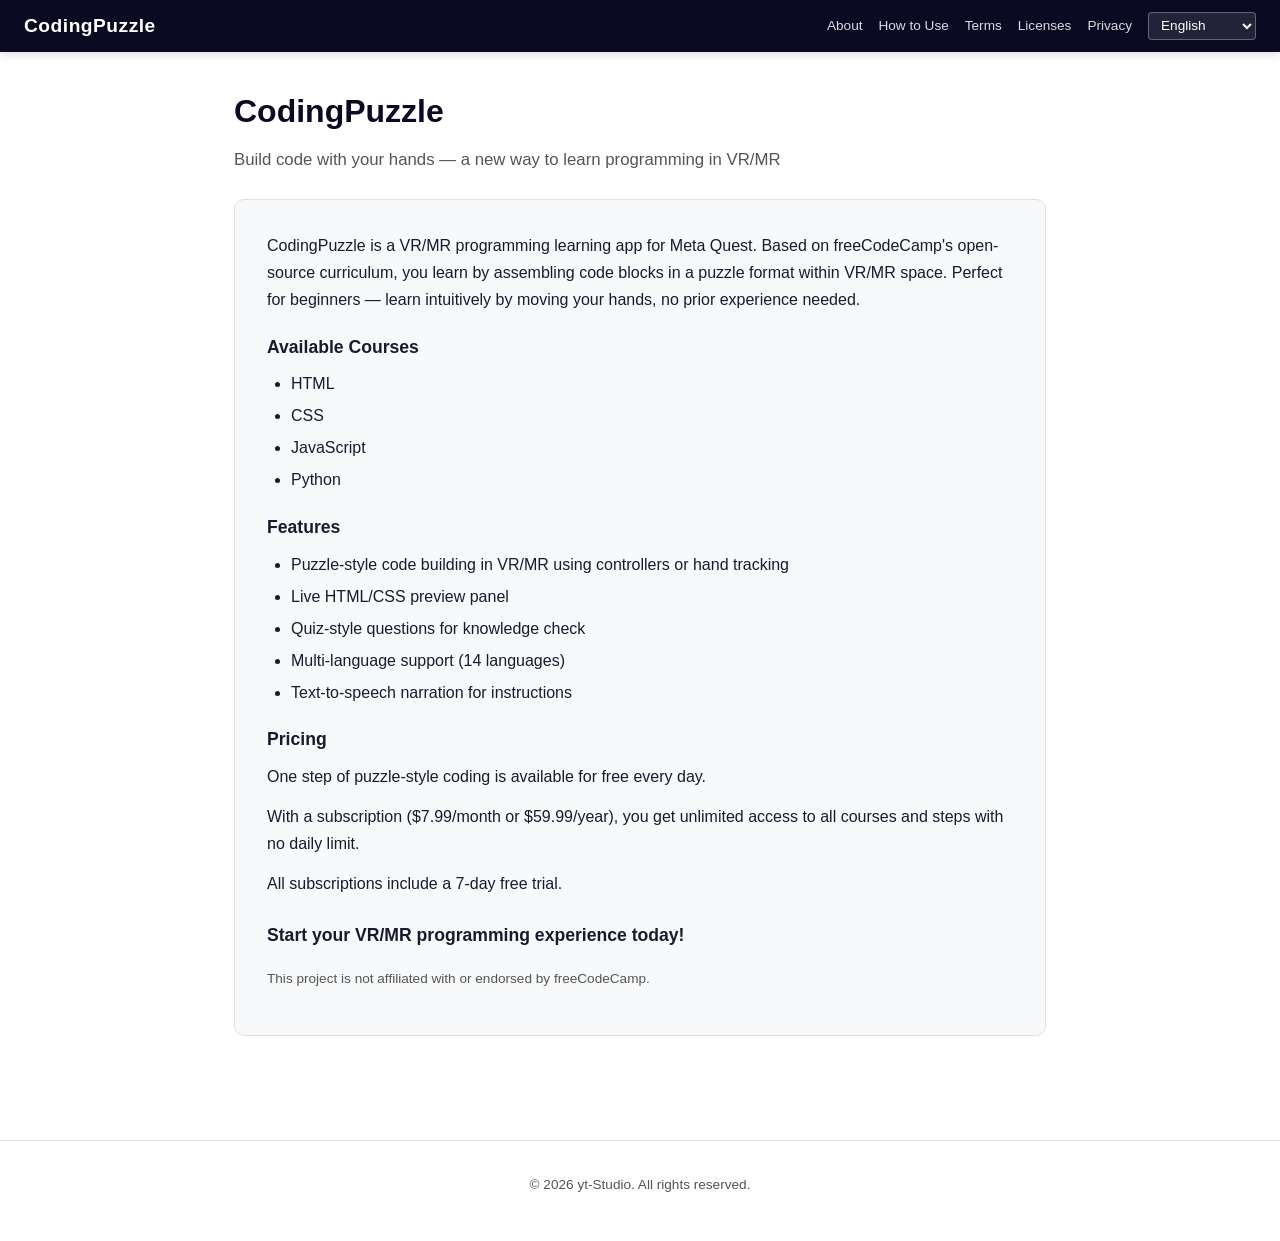
==== commit 8d41838c: "Update howto, index, licenses, privacy and terms pages Co-Authored-By: Claude Opus 4.6 (1M context) " ====
--- a/docs/index.html
+++ b/docs/index.html
@@ -66,7 +66,7 @@
 
 </main>
 <footer>
-  <p>&copy; 2025 yt-Studio. All rights reserved.</p>
+  <p>&copy; 2026 yt-Studio. All rights reserved.</p>
 </footer>
 <script>
 const LANGS = {
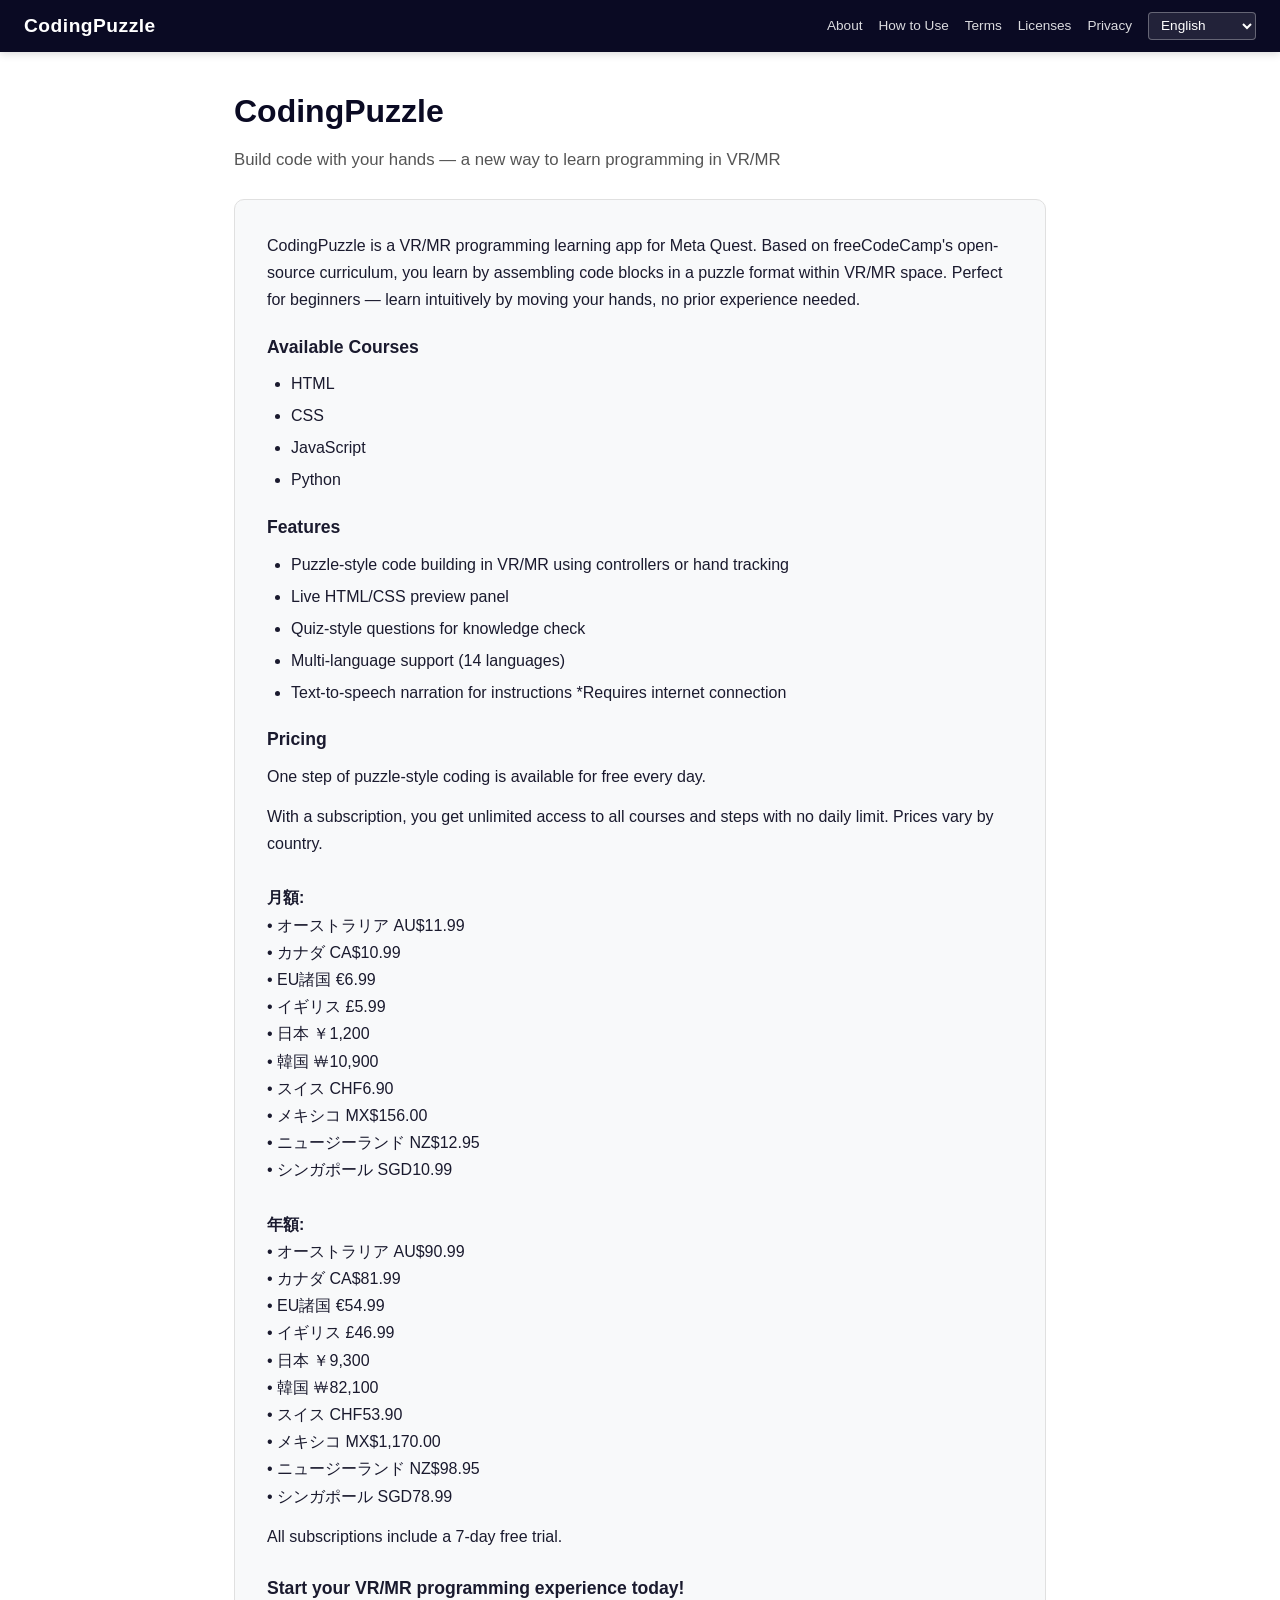
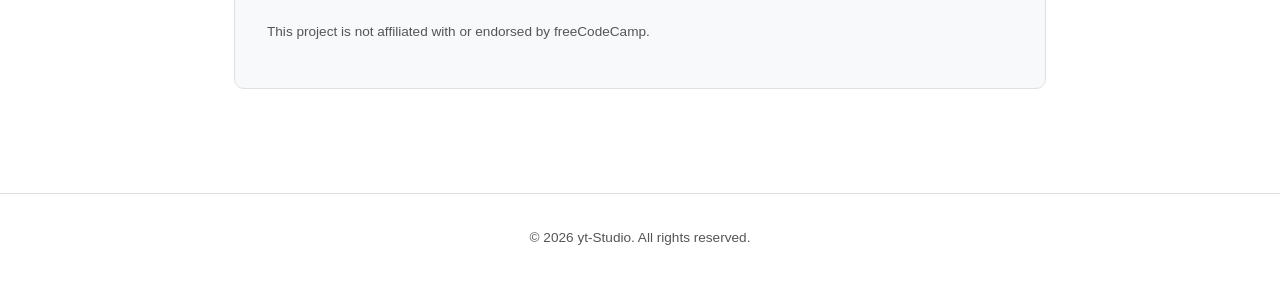
==== commit 97640572: "Update howto, index, licenses, privacy and terms pages Co-Authored-By: Claude Opus 4.6 (1M context) " ====
--- a/docs/index.html
+++ b/docs/index.html
@@ -92,7 +92,7 @@
 function applyStrings() {
   document.querySelectorAll('[data-i18n]').forEach(el => {
     const key = el.getAttribute('data-i18n');
-    if (currentStrings[key]) el.textContent = currentStrings[key];
+    if (currentStrings[key]) el.innerHTML = currentStrings[key];
   });
 }
 function detectLanguage() {
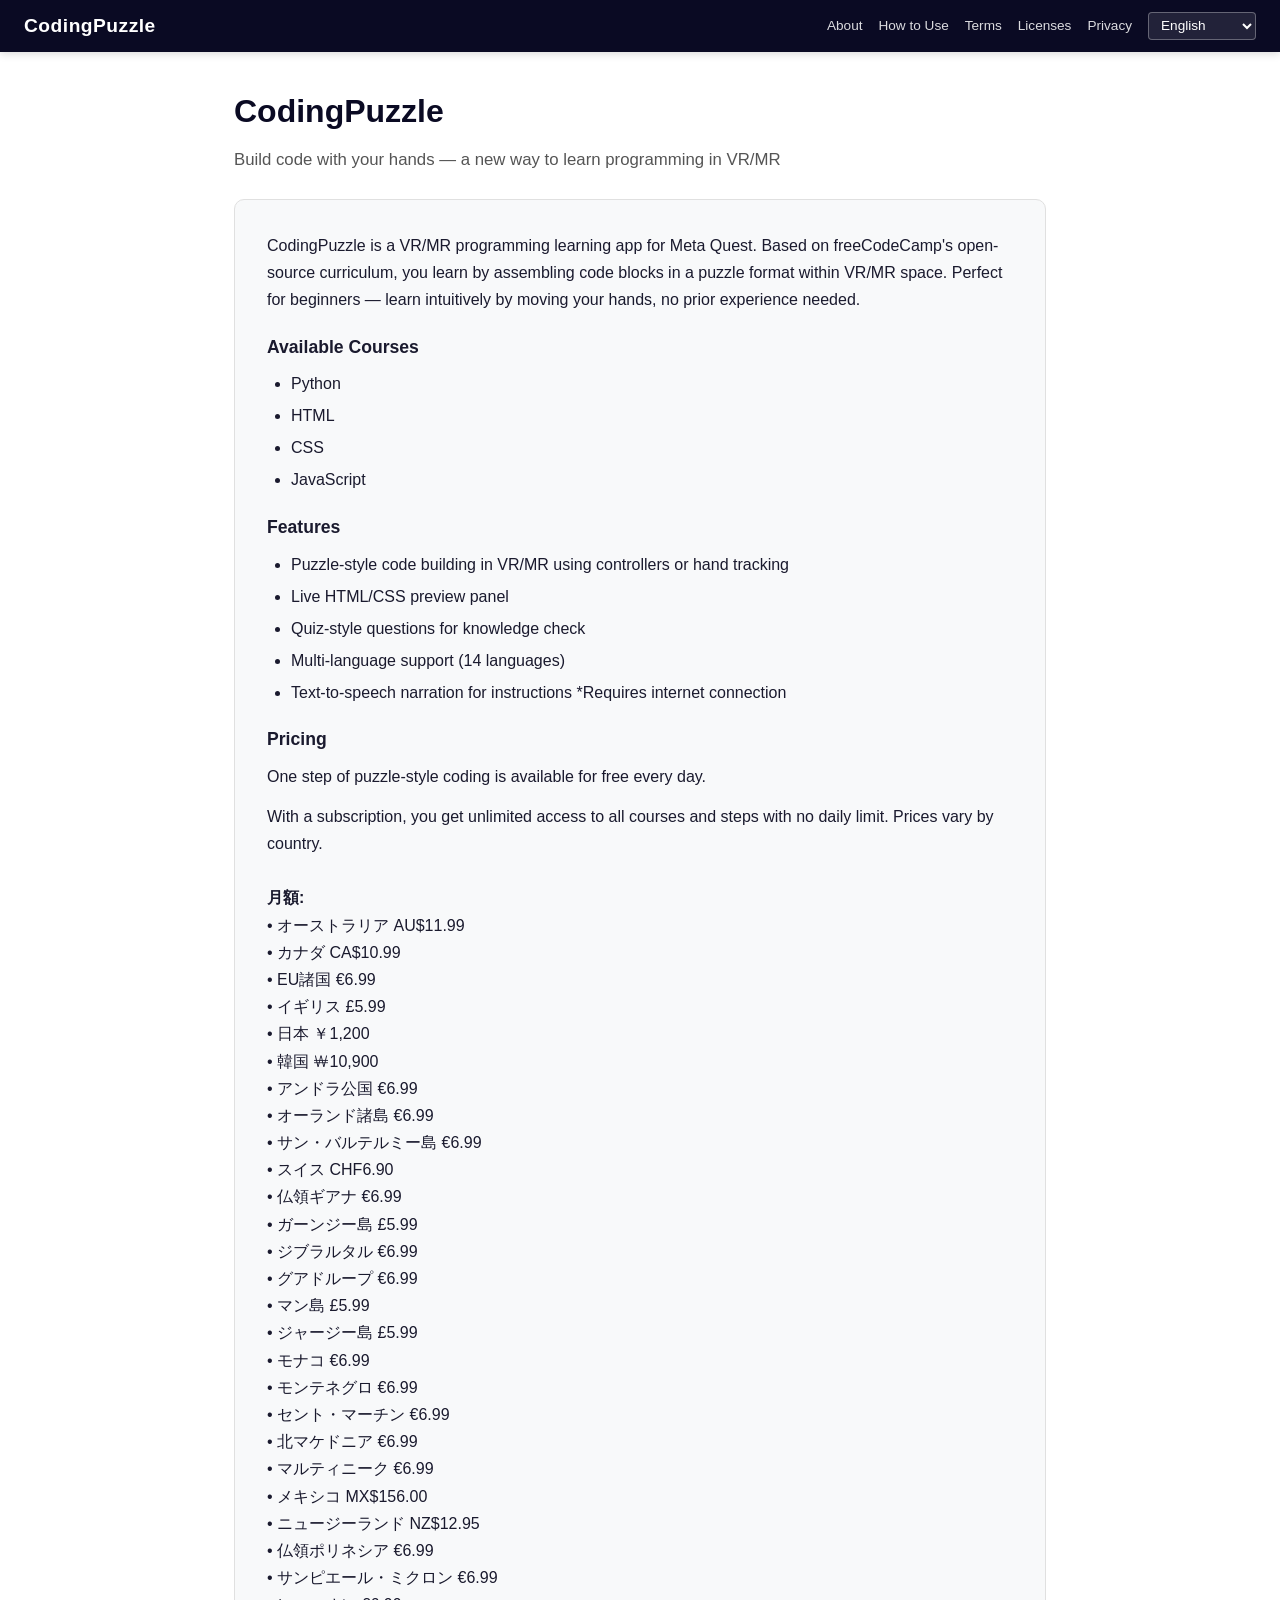
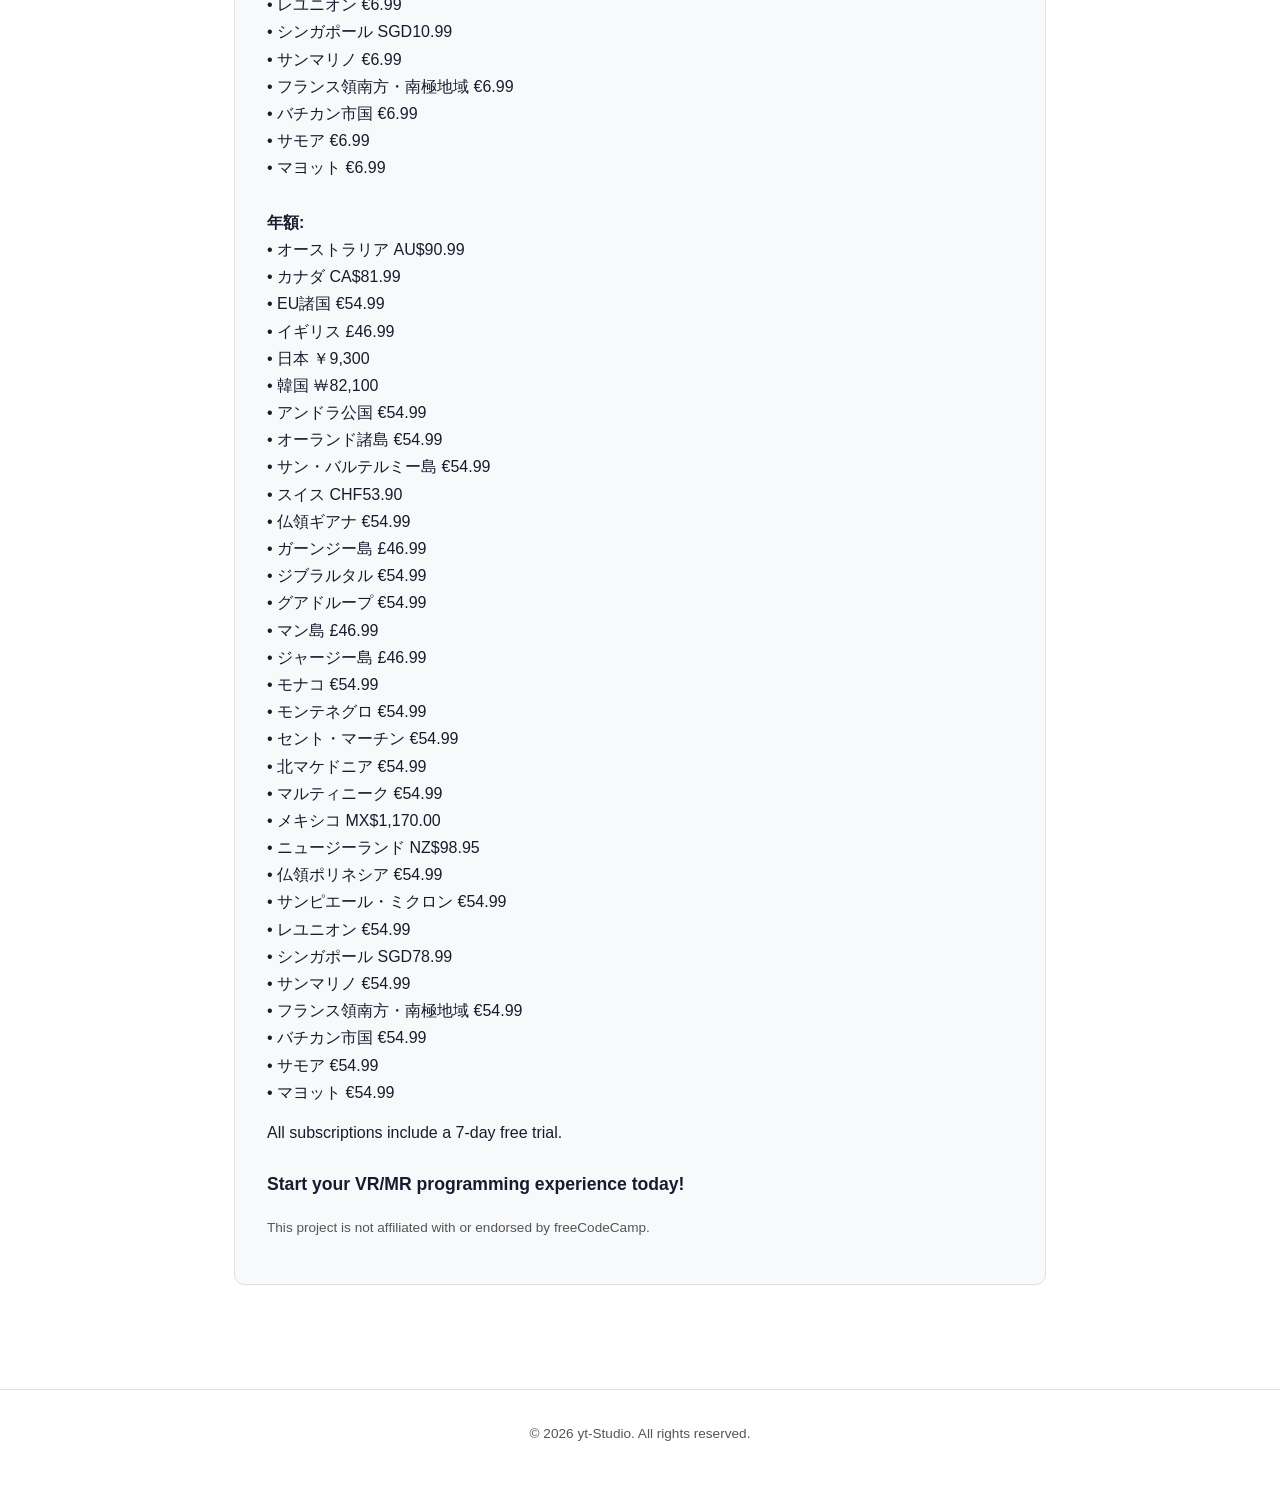
==== commit 844e93ae: "Reorder Available Courses to list Python first" ====
--- a/docs/index.html
+++ b/docs/index.html
@@ -42,10 +42,10 @@
     <p data-i18n="about_desc">CodingPuzzle is a VR/MR programming learning app for Meta Quest.</p>
     <h3 data-i18n="about_courses_title">Available Courses</h3>
     <ul>
+      <li>Python</li>
       <li>HTML</li>
       <li>CSS</li>
       <li>JavaScript</li>
-      <li>Python</li>
     </ul>
     <h3 data-i18n="about_features_title">Features</h3>
     <ul>
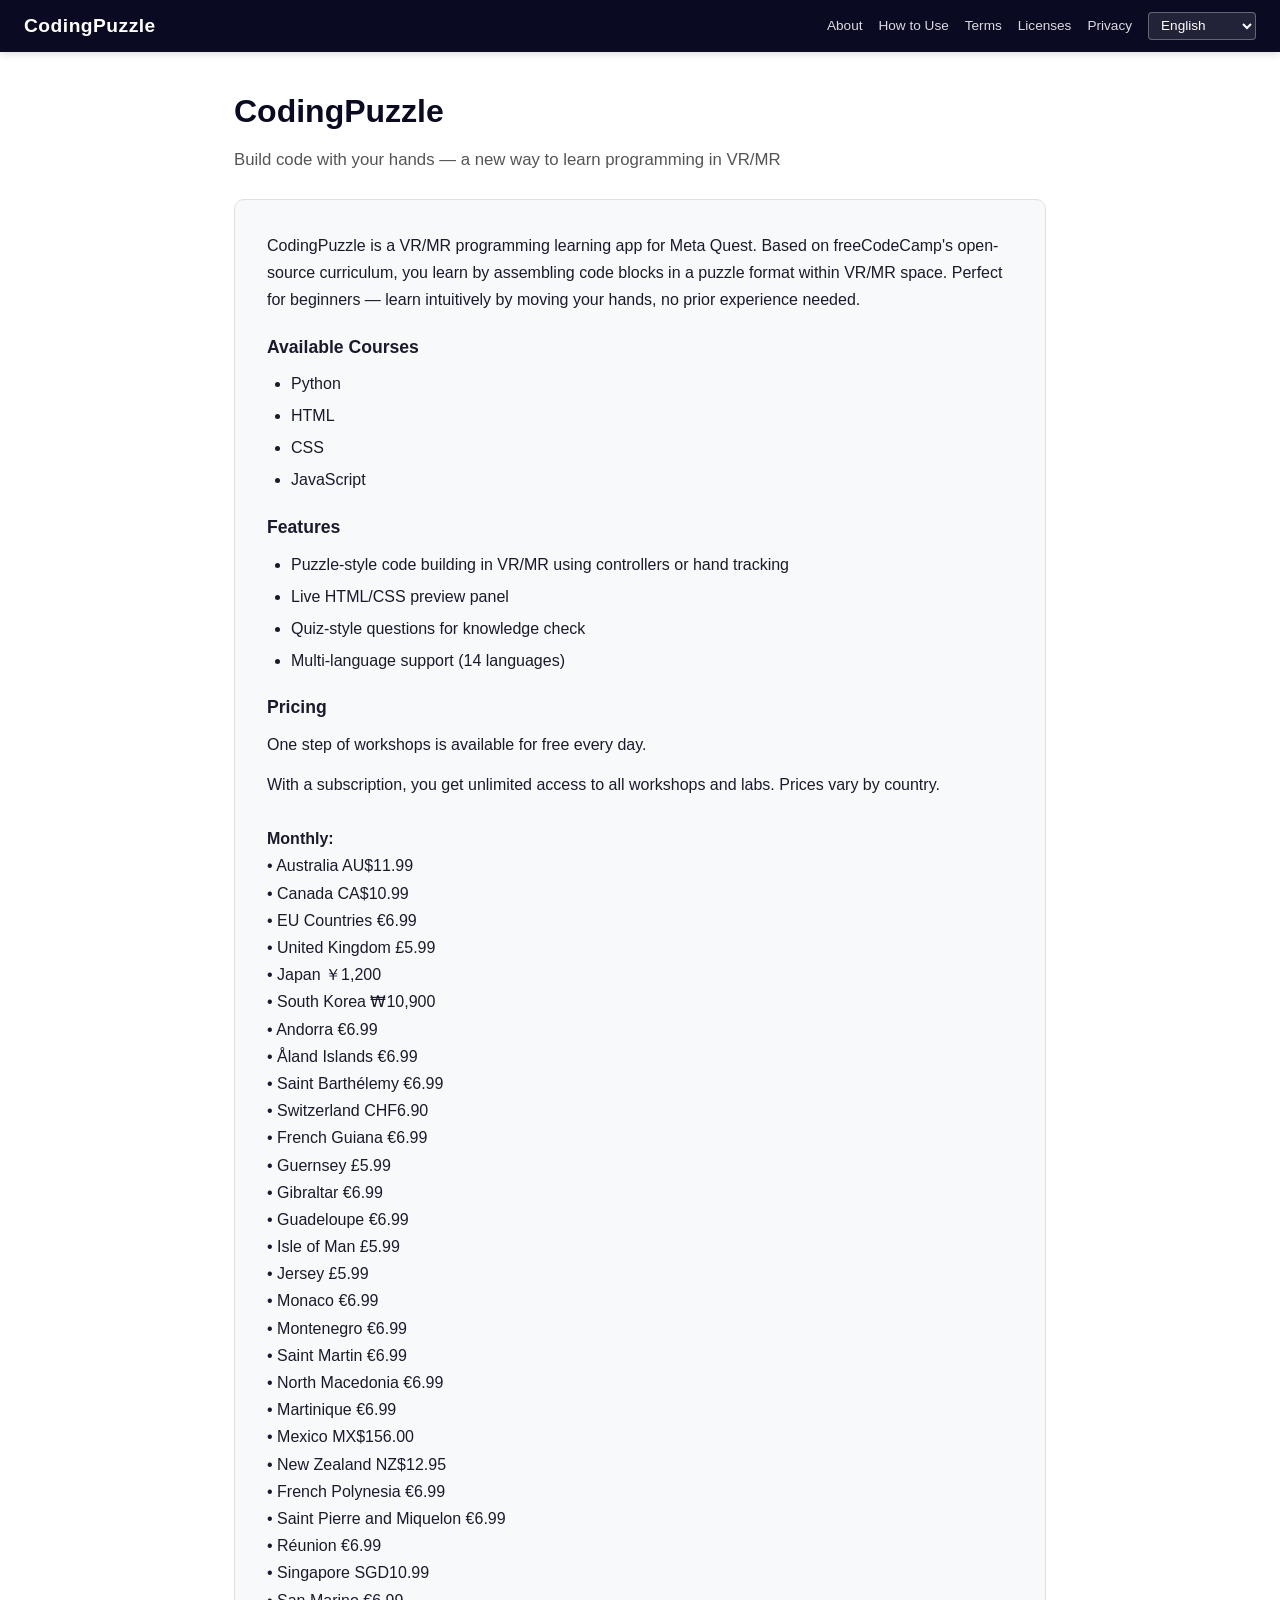
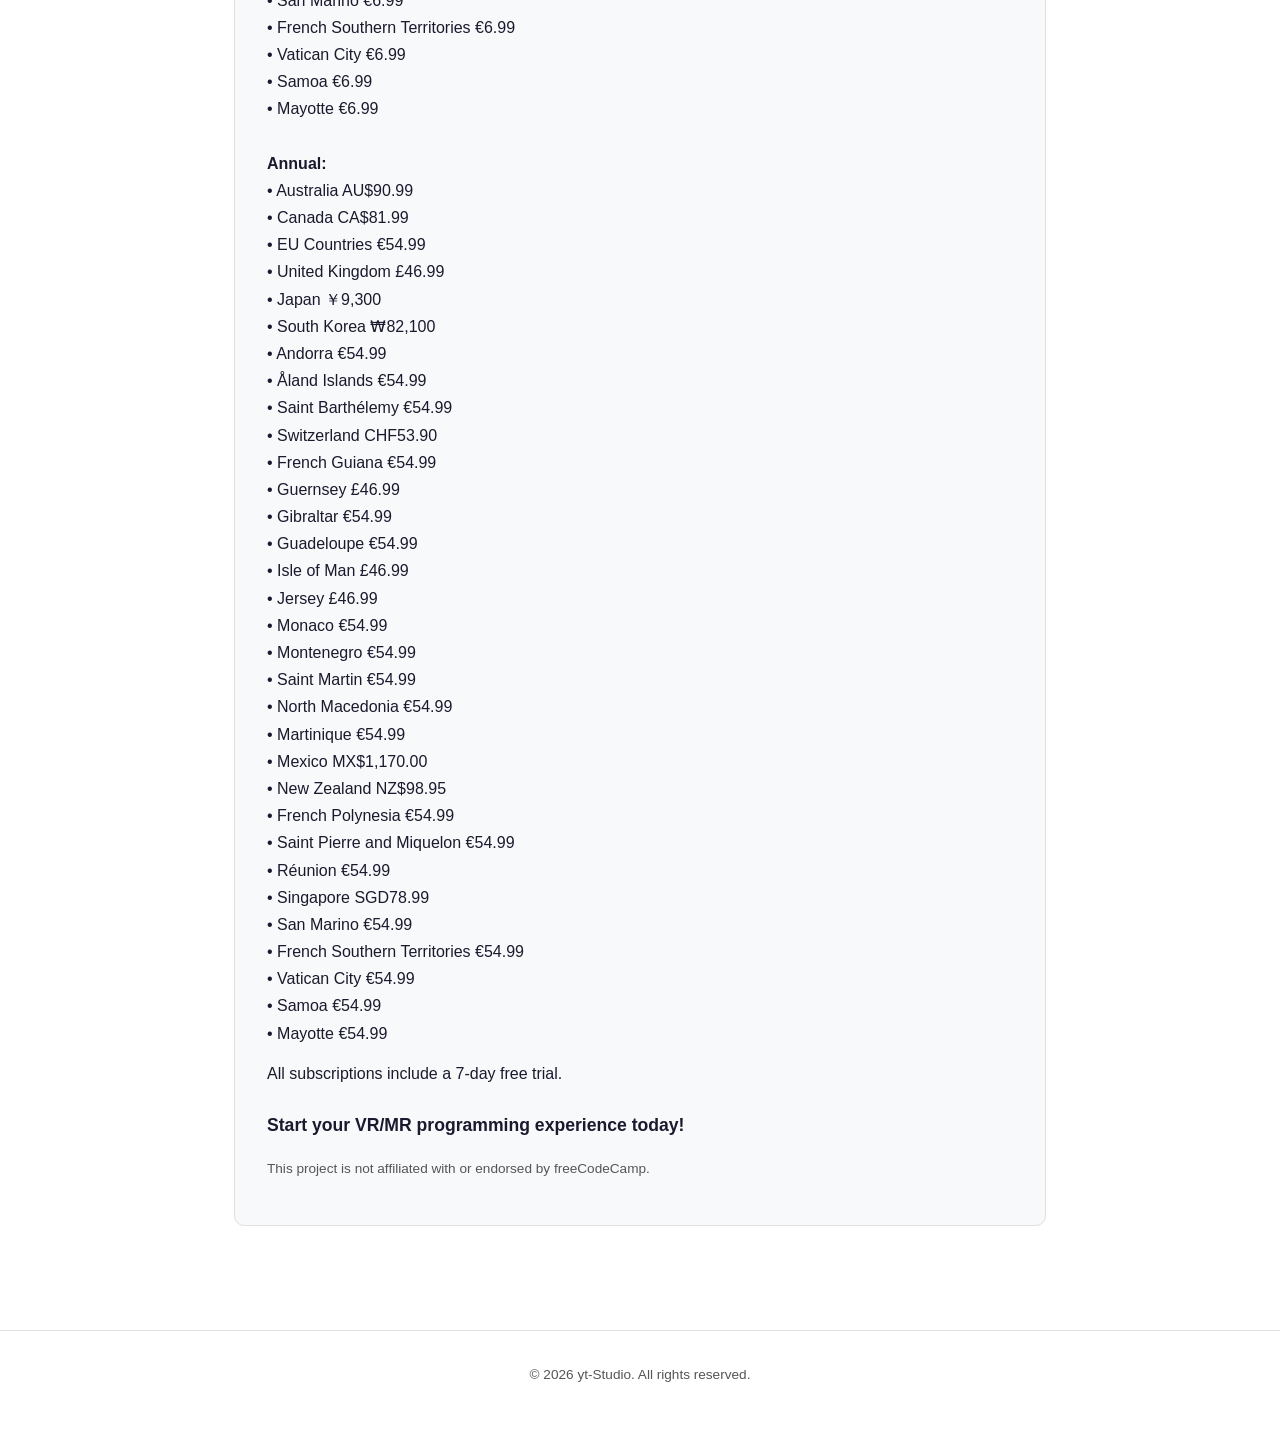
==== commit 374902cd: "Remove voice readout feature from index.html Co-Authored-By: Claude Opus 4.7 (1M context) <noreply@a" ====
--- a/docs/index.html
+++ b/docs/index.html
@@ -53,7 +53,6 @@
       <li data-i18n="about_f2">Live HTML/CSS preview panel</li>
       <li data-i18n="about_f3">Quiz-style questions for knowledge check</li>
       <li data-i18n="about_f5">Multi-language support (14 languages)</li>
-      <li data-i18n="about_f6">Text-to-speech narration for instructions</li>
     </ul>
     <h3 data-i18n="about_pricing_title">Pricing</h3>
     <p data-i18n="about_p1">One step of puzzle-style coding is available for free every day.</p>
